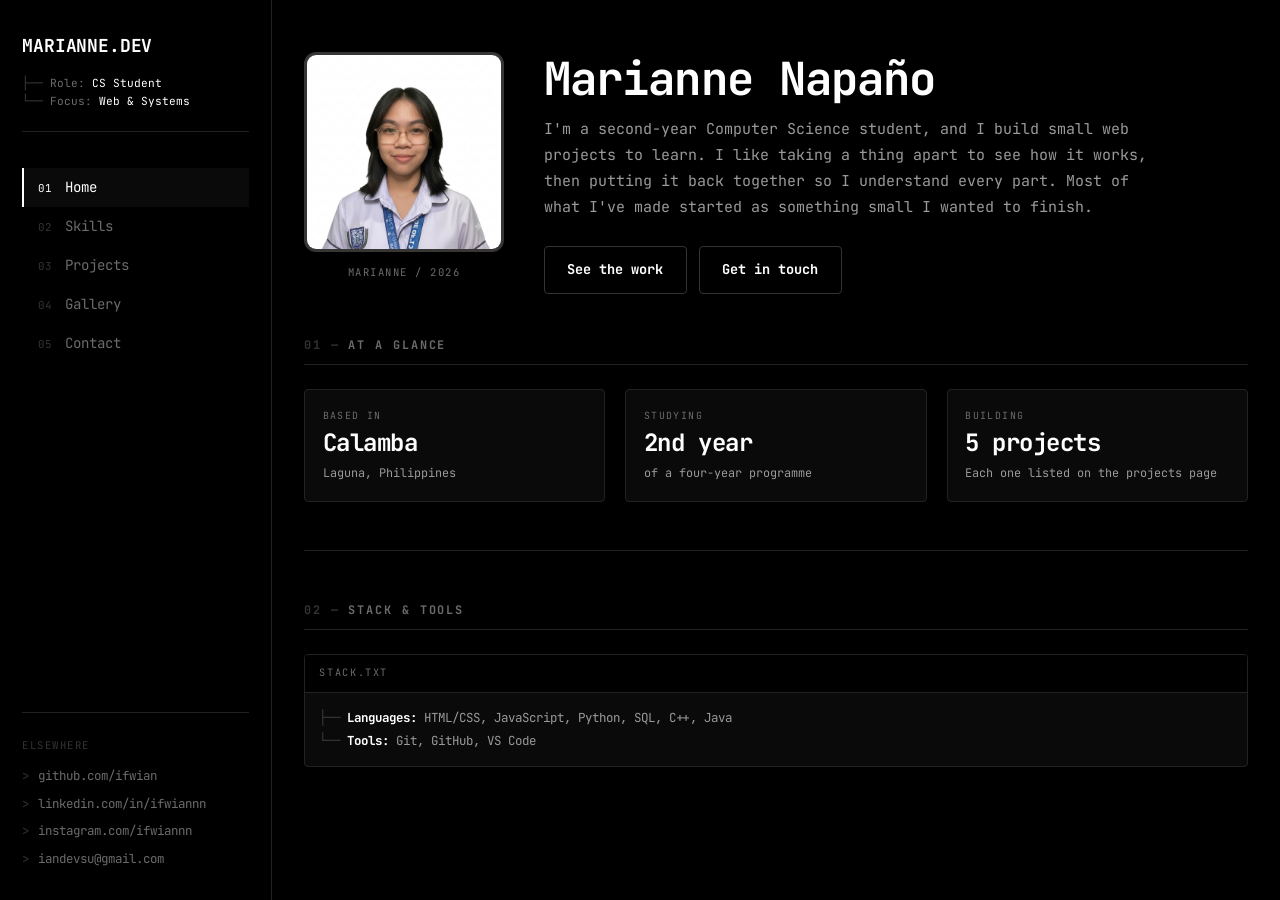
==== index.html @ deeff0ac "Initial commit for PersonalWeb" ====
<!DOCTYPE html>
<html lang="en">
<head>
  <meta charset="UTF-8">
  <meta name="viewport" content="width=device-width, initial-scale=1.0">
  <title>Marianne Napaño | Computer Science Student &amp; Aspiring Web Developer</title>
  <meta name="description" content="Portfolio of Marianne Napaño, a Computer Science student and aspiring web developer based in Calamba, Philippines.">
  <link rel="icon" type="image/jpeg" href="images/portrait.jpg">
  <!-- Marks the page as JavaScript-enabled. The CSS uses .js to decide
       whether to hide the .reveal sections: without it they stay
       visible, so nothing is ever lost if this script is blocked. -->
  <script>document.documentElement.classList.add('js');</script>

  <link rel="preconnect" href="https://fonts.googleapis.com">
  <link rel="preconnect" href="https://fonts.gstatic.com" crossorigin>
  <link href="https://fonts.googleapis.com/css2?family=JetBrains+Mono:wght@400;500;600;700&display=swap" rel="stylesheet">

  <!-- The ?v=3 is a cache-buster: the number tells the browser this
       is a newer version of the file, so a saved copy in the cache
       is not reused. Bump the number after editing style.css, or
       the page will keep showing the old version. -->
  <link rel="stylesheet" href="style.css?v=14">
</head>
<body>

  <!-- Stays off-screen until it is focused, so keyboard users can
       jump straight past the menu. -->
  <a href="#main" class="skip-link">Skip to content</a>

  <!-- The left sidebar. Always visible on desktop; on phones it
       slides in and out as a drawer (see script.js section 2). -->
  <aside class="sidebar" id="sidebar">
    <button class="side-close" aria-label="Close menu">&#10005;</button>

    <!-- The site name at the top of the sidebar, with the Role and
         Focus lines tucked underneath it.
         IMPORTANT: each .brand-node must stay on ONE line in this file.
         The CSS uses white-space: pre so the tree lines up, and a line
         break here would show up on the page. -->
    <div class="side-brand">
      <span class="brand-mark">MARIANNE.DEV</span>
      <div class="brand-tree">
        <span class="brand-node"><span class="brand-branch">├──</span> Role: <span class="brand-value">CS Student</span></span>
        <span class="brand-node"><span class="brand-branch">└──</span> Focus: <span class="brand-value">Web &amp; Systems</span></span>
      </div>
    </div>

    <!-- The five pages of the site, numbered like a table of contents.
         Each page marks its own link with aria-current="page", and that
         is what highlights it in the CSS. -->
    <nav class="side-nav" aria-label="Primary">
      <a href="index.html" class="side-link" aria-current="page">
        <span class="side-num">01</span><span class="side-label">Home</span>
      </a>
      <a href="skills.html" class="side-link">
        <span class="side-num">02</span><span class="side-label">Skills</span>
      </a>
      <a href="projects.html" class="side-link">
        <span class="side-num">03</span><span class="side-label">Projects</span>
      </a>
      <a href="gallery.html" class="side-link">
        <span class="side-num">04</span><span class="side-label">Gallery</span>
      </a>
      <a href="contact.html" class="side-link">
        <span class="side-num">05</span><span class="side-label">Contact</span>
      </a>
    </nav>

    <!-- Sits at the bottom of the sidebar because of margin-top: auto. -->
    <div class="side-foot">
      <span class="side-foot-label">Elsewhere</span>
      <a href="https://github.com/ifwian" target="_blank" rel="noopener noreferrer">github.com/ifwian</a>
      <a href="https://www.linkedin.com/in/ifwiannn/" target="_blank" rel="noopener noreferrer">linkedin.com/in/ifwiannn</a>
      <a href="https://www.instagram.com/ifwiannn/" target="_blank" rel="noopener noreferrer">instagram.com/ifwiannn</a>
      <a href="mailto:iandevsu@gmail.com">iandevsu@gmail.com</a>
    </div>
  </aside>

  <!-- Dimmed overlay behind the open drawer on phones. Tapping it
       closes the menu. -->
  <div class="scrim" aria-hidden="true"></div>

  <!-- Only appears on phones. The button is the hamburger: three
       empty spans styled into three bars by the CSS. -->
  <header class="topbar">
    <button class="menu-btn" aria-label="Open menu" aria-expanded="false" aria-controls="sidebar">
      <span></span><span></span><span></span>
    </button>
    <a href="index.html" class="topbar-brand">MARIANNE.DEV</a>
    <span class="topbar-path">marianne</span>
  </header>

  <!-- The scrolling panel on the right. The id="main" is what the
       "Skip to content" link at the top of the page jumps to. -->
  <main class="main" id="main">
    <!-- The extra class "page-home" gives this page a wider text
         column than the other pages, because the hero below is
         two columns wide. -->
    <div class="page page-home">

      <!-- Centres the content and caps its width. -->
      <div class="wrap">

        <!-- The intro block: profile photo on the left, name and bio
             on the right. This page is the "about me" page.
             The "reveal" class makes the section fade in on scroll
             (see script.js section 3). -->
        <section class="hero reveal">
          <div class="hero-split">
            <div class="hero-media">
<!-- The frame is sized by the CSS (a 200 x 200 rounded square) and
                   holds the photo, which fills it. The caption sits
                   directly underneath, centred on the frame. -->
              <div class="avatar-frame">
                <img src="images/marianneid.png" alt="Marianne Napaño" class="avatar">
              </div>
              <span class="hero-media-tag">marianne / 2026</span>
            </div>

            <div class="hero-body">
              <h1 class="hero-name">Marianne Napaño</h1>

              <!-- Kept short on purpose. The Role and Focus lines sit in
                   the sidebar, and the facts about study, location and
                   tooling each have their own section further down, so
                   none of them are repeated here. -->
              <p class="hero-bio">
                I'm a second-year Computer Science student, and I build small
                web projects to learn. I like taking a thing apart to see how
                it works, then putting it back together so I understand every
                part. Most of what I've made started as something small I
                wanted to finish.
              </p>

              <!-- Both buttons use the same .btn class, so they look
                   identical. Only their link target is different. -->
              <div class="hero-actions">
                <a href="projects.html" class="btn">See the work</a>
                <a href="contact.html" class="btn">Get in touch</a>
              </div>
            </div>
          </div>

          <!-- Three quick facts. Each box has a small label (the key),
               the fact itself (the value), and a line of detail. -->
          <h2 class="section-title"><span class="section-index">01 &mdash;</span> At a glance</h2>
          <div class="fact-grid">
            <div class="fact-card">
              <span class="fact-key">based in</span>
              <span class="fact-value">Calamba</span>
              <span class="fact-note">Laguna, Philippines</span>
            </div>
            <div class="fact-card">
              <span class="fact-key">studying</span>
              <span class="fact-value">2nd year</span>
              <span class="fact-note">of a four-year programme</span>
            </div>
            <div class="fact-card">
              <span class="fact-key">building</span>
              <span class="fact-value">5 projects</span>
              <span class="fact-note">Each one listed on the projects page</span>
            </div>
          </div>
        </section>

        <!-- 02 · The toolkit, as a tree card. Languages and tools only. -->
        <section class="section reveal">
          <h2 class="section-title"><span class="section-index">02 &mdash;</span> Stack &amp; Tools</h2>
          <div class="tree-card">
            <div class="tree-card-title">stack.txt</div>
            <div class="tree-card-body">
              <!-- Keep each .tree-line on ONE line - see the note in the hero. -->
              <p class="tree-line"><span class="tree-branch">├──</span> <span class="tree-key">Languages:</span> HTML/CSS, JavaScript, Python, SQL, C++, Java</p>
              <p class="tree-line"><span class="tree-branch">└──</span> <span class="tree-key">Tools:</span> Git, GitHub, VS Code</p>
            </div>
          </div>
        </section>

        <!-- 03 · What I am learning at the moment. Nothing here appears
             in any other section: the degree, the certifications, the
             languages and the hobbies are all written down elsewhere. -->
        <section class="section reveal">
          <h2 class="section-title"><span class="section-index">03 &mdash;</span> Currently Learning</h2>
          <div class="tree-card">
            <div class="tree-card-title">now.txt</div>
            <div class="tree-card-body">
              <!-- Keep each .tree-line on ONE line - see the note in the hero. -->
              <p class="tree-line"><span class="tree-branch">├──</span> <span class="tree-key">Exploring:</span> how memory actually works &mdash; pointers, allocation, and what a stack frame is</p>
              <p class="tree-line"><span class="tree-branch">├──</span> <span class="tree-key">Reading:</span> Clean Code, and taking better notes while I read</p>
              <p class="tree-line"><span class="tree-branch">└──</span> <span class="tree-key">Building:</span> this site, second version</p>
            </div>
          </div>
        </section>

        <!-- The record: what was studied, and what was certified.
             Each card is three lines: the title, one subtitle, one
             short note. -->
        <section class="section reveal">
          <h2 class="section-title">Background</h2>
          <div class="info-grid">
            <div class="card">
              <h3>Degree</h3>
              <p class="fact-what">2025 &mdash; Present | BS in Computer Science, City College of Calamba</p>
              <p class="fact-note-text">
                Focusing on core computer science fundamentals and practical
                programming.
              </p>
            </div>
            <div class="card">
              <h3>Certifications</h3>
              <p class="fact-what">HackerRank &mdash; Basic to Intermediate</p>
              <p class="fact-note-text">
                Verified core programming logic through hands-on coding
                challenges.
              </p>
            </div>
          </div>

          <h3 class="sub-title">Outside the IDE</h3>
          <!-- Three hobbies, as plain text pills. .tag-row wraps them
               onto another line if they run out of space. -->
          <div class="tag-row">
            <span class="tag">Photography</span>
            <span class="tag">Badminton</span>
            <span class="tag">Music</span>
          </div>
        </section>

      </div>

      <!-- The <span id="year"> is left empty on purpose. script.js
           fills it in with the current year, so this never goes
           out of date and never needs editing by hand. -->
      <footer class="footer wrap">
        <span>&copy; <span id="year"></span> Marianne Napaño</span>
        <span>Built by hand &mdash; no frameworks, no build step</span>
      </footer>
    </div>
  </main>

  <!-- One script for the whole site. It is loaded at the end of the
       body so the HTML is already parsed by the time it runs. -->
  <script src="script.js"></script>
</body>
</html>
---- style.css ----
/* ============================================================
   MARIANNE.DEV — main stylesheet
   ============================================================
   A plain, hand-written stylesheet. No framework, no build step.
   Just open any .html file in a browser and it renders.

   How the page is put together:
     - The <body> is a two-column grid: a fixed sidebar on the
       left, and the main content panel on the right.
     - Neither the page nor the body scrolls. The sidebar and the
       main panel each scroll on their own.
     - On narrow screens the sidebar becomes a slide-out drawer
       and a top bar appears with a hamburger button.
     - The whole design is black and white. Every colour comes
       from the custom properties in :root below, so changing the
       theme means editing that one block.

   TABLE OF CONTENTS
     1.  Theme variables
     2.  Reset and base element styles
     3.  Skip link
     4.  Sidebar
     5.  Top bar and mobile drawer
     6.  Main panel and page wrapper
     7.  Shared page pieces (titles, sections, cards)
     8.  Home page
     9.  Skills page
     10. Projects page
     11. Gallery page
     12. Contact page and form
     13. Footer
     14. Reveal-on-scroll animation
     15. Small screens
   ============================================================ */


/* ------------------------------------------------------------
   1. THEME VARIABLES
   ------------------------------------------------------------
   Custom properties (the --name part) are just named values we
   can reuse. Change a value here and every place that uses
   var(--name) updates too. */

:root {
  /* Colours — the entire palette. Greys only, no colour. */
  --bg: #000000;         /* page background */
  --panel: #0a0a0a;      /* card and sidebar-link background */
  --raised: #111111;     /* card background on hover */
  --text: #ffffff;       /* main text, and the hover fill */
  --dim: #9a9a9a;        /* secondary text (paragraphs) */
  --faint: #6b6b6b;      /* tertiary text (labels, captions) */
  --line: #222222;       /* borders and dividers */
  --line-2: #333333;     /* borders that get lighter on hover */

  /* Type */
  --font: 'JetBrains Mono', ui-monospace, 'SF Mono', Menlo, Consolas, monospace;

  /* Motion and shape */
  --ease: cubic-bezier(0.22, 1, 0.36, 1);
  --radius: 4px;

  /* Layout measurements */
  --sidebar: 272px;      /* width of the desktop sidebar */
  --gap: 1.25rem;        /* gap inside the card grids */
  --pad: 1.6rem;         /* padding inside cards and form */
}


/* ------------------------------------------------------------
   2. RESET AND BASE ELEMENT STYLES
   ------------------------------------------------------------
   The star (*) selector matches every element. This block removes
   the default browser spacing so the layout is predictable. */

* {
  margin: 0;
  padding: 0;
  box-sizing: border-box;
}

html {
  height: 100%;
}

/* Two columns: the sidebar, then everything else. The
   minmax(0, 1fr) means the right column takes the leftover width
   and is allowed to shrink below its content size. */
body {
  font-family: var(--font);
  font-size: 15px;
  line-height: 1.75;
  color: var(--text);
  background: var(--bg);
  height: 100%;
  display: grid;
  grid-template-columns: var(--sidebar) minmax(0, 1fr);
  overflow: hidden;
  -webkit-font-smoothing: antialiased;
}

h1, h2, h3 {
  line-height: 1.2;
  letter-spacing: -0.02em;
  font-weight: 700;
}

a {
  color: inherit;
  text-decoration: none;
}

img {
  display: block;
  max-width: 100%;
}

button {
  font: inherit;
  color: inherit;
  background: none;
  border: none;
  cursor: pointer;
}

/* Keyboard users get a visible outline. Mouse users don't see it
   because this only applies on :focus-visible. */
:focus-visible {
  outline: 2px solid var(--text);
  outline-offset: 2px;
}

/* Highlighted text (double-click a word). */
::selection {
  background: var(--text);
  color: var(--bg);
}


/* ------------------------------------------------------------
   3. SKIP LINK
   ------------------------------------------------------------
   Off-screen until it is focused, so keyboard and screen-reader
   users can jump past the sidebar straight to the content. */

.skip-link {
  position: absolute;
  left: -9999px;
  top: 0;
  z-index: 300;
  background: var(--text);
  color: var(--bg);
  font-size: 0.8rem;
  padding: 0.6rem 1rem;
}

.skip-link:focus {
  left: 0.5rem;
  top: 0.5rem;
}


/* ------------------------------------------------------------
   4. SIDEBAR
   ------------------------------------------------------------ */

.sidebar {
  position: relative;
  height: 100%;
  overflow-y: auto;
  overflow-x: hidden;
  display: flex;
  flex-direction: column;
  gap: 2.25rem;
  padding: 1.9rem 1.4rem;
  background: var(--bg);
  border-right: 1px solid var(--line);
  scrollbar-width: thin;
  scrollbar-color: var(--line-2) var(--bg);
}

/* Only used in the mobile drawer. Once the drawer slides over the
   top bar it covers the hamburger button that opened it, so it
   needs a close button of its own. Hidden on desktop. */
.side-close {
  display: none;
}

/* Firefox scrollbar. */
.sidebar::-webkit-scrollbar {
  width: 6px;
}

.sidebar::-webkit-scrollbar-thumb {
  background: var(--line-2);
  border-radius: 999px;
}

/* --- brand block --- */

/* The site name at the top of the sidebar, with the Role and Focus
   lines tucked underneath it. Deliberately no border or background
   here: these are quiet labels, not a panel. */
.side-brand {
  display: flex;
  flex-direction: column;
  gap: 0.8rem;
  padding-bottom: 1.3rem;
  border-bottom: 1px solid var(--line);
}

.brand-mark {
  font-size: 1.12rem;
  font-weight: 700;
  letter-spacing: -0.01em;
}

/* The two lines under the site name, shaped like a file tree:

       ├── Role: CS Student
       └── Focus: Web & Systems

   white-space: pre stops the browser collapsing the spaces that line
   the tree up. That is also why each .brand-node must stay on ONE
   line in the HTML - a line break in the source would show up on
   the page. Nothing here has a border or a background, so the lines
   read as plain quiet text. */
.brand-tree {
  display: flex;
  flex-direction: column;
  gap: 0.1rem;
}

.brand-node {
  white-space: pre;
  font-size: 0.7rem;
  line-height: 1.5;
  color: var(--faint);
}

/* The ├── and └── connectors, in the darkest grey so they draw the
   shape without competing with the words beside them. */
.brand-branch {
  color: var(--line-2);
}

/* The value after the label, e.g. "CS Student". */
.brand-value {
  color: var(--text);
}

/* --- navigation links --- */

.side-nav {
  display: flex;
  flex-direction: column;
}

/* One nav item: a number, then a label. The 2px transparent
   border on the left is the space the active-page white bar
   later fills in, so hovering never shifts the text sideways. */
.side-link {
  display: flex;
  align-items: baseline;
  gap: 0.8rem;
  padding: 0.45rem 0.7rem 0.45rem 0.85rem;
  font-size: 0.88rem;
  color: var(--faint);
  border-left: 2px solid transparent;
  transition: color 0.18s, background-color 0.18s, border-color 0.18s;
}

.side-link:hover {
  color: var(--text);
  background: var(--panel);
}

.side-num {
  font-size: 0.68rem;
  color: var(--line-2);
  font-variant-numeric: tabular-nums;
  transition: color 0.18s;
}

/* On hover the number brightens slightly, so the row reads as one
   unit instead of the label alone lighting up. */
.side-link:hover .side-num {
  color: var(--faint);
}

.side-label {
  flex: 1;
}

/* The page you are currently on. Each page's HTML marks its own
   link with aria-current="page", so this highlights itself with
   no JavaScript. */
.side-link[aria-current="page"] {
  color: var(--text);
  background: var(--panel);
  border-left-color: var(--text);
}

.side-link[aria-current="page"] .side-num {
  color: var(--text);
}

/* --- social links at the bottom --- */

/* margin-top: auto pushes this to the bottom of the sidebar
   because everything above it is a flex item. */
.side-foot {
  margin-top: auto;
  padding-top: 1.4rem;
  border-top: 1px solid var(--line);
  display: flex;
  flex-direction: column;
  gap: 0.35rem;
}

.side-foot-label {
  font-size: 0.66rem;
  text-transform: uppercase;
  letter-spacing: 0.14em;
  color: var(--line-2);
  margin-bottom: 0.35rem;
}

.side-foot a {
  display: flex;
  align-items: baseline;
  gap: 0.55rem;
  font-size: 0.78rem;
  color: var(--faint);
  transition: color 0.18s;
}

.side-foot a:hover {
  color: var(--text);
}

/* A ">" prompt in front of every social link. */
.side-foot a::before {
  content: ">";
  color: var(--line-2);
}

.side-foot a:hover::before {
  color: var(--text);
}


/* ------------------------------------------------------------
   5. TOP BAR AND MOBILE DRAWER
   ------------------------------------------------------------
   These three rules just hide the mobile-only pieces on desktop.
   They are turned on again in section 15 (Small screens). */

.topbar {
  display: none;
}

.scrim {
  display: none;
}


/* ------------------------------------------------------------
   6. MAIN PANEL AND PAGE WRAPPER
   ------------------------------------------------------------ */

/* The scrolling area on the right. */
.main {
  position: relative;
  height: 100%;
  overflow-y: auto;
  overflow-x: hidden;
  scrollbar-width: thin;
  scrollbar-color: var(--line-2) var(--bg);
}

.main::-webkit-scrollbar {
  width: 10px;
}

.main::-webkit-scrollbar-track {
  background: var(--bg);
}

.main::-webkit-scrollbar-thumb {
  background: var(--line-2);
  border: 3px solid var(--bg);
  border-radius: 999px;
}

.main::-webkit-scrollbar-thumb:hover {
  background: var(--faint);
}

.page {
  padding: 3.25rem 0 4.5rem;
}

/* Centres the content and stops it getting too wide to read.
   The 4rem is the space kept free at each edge. */
.wrap {
  width: min(100% - 4rem, 900px);
  margin: 0 auto;
}

/* The home page gets a wider measure. Its hero is two columns, so
   a 900px limit would squeeze the text into a narrow strip. */
.page-home .wrap {
  width: min(100% - 4rem, 1040px);
}


/* ------------------------------------------------------------
   7. SHARED PAGE PIECES
   ------------------------------------------------------------ */

.page-head {
  margin-bottom: 3rem;
}

.page-title {
  font-size: clamp(2rem, 5vw, 2.9rem);
  margin-bottom: 0.9rem;
}

/* The short intro paragraph under each page title.
   max-width in "ch" (character) units keeps line length readable
   regardless of font size. */
.lede {
  color: var(--dim);
  max-width: 62ch;
}

/* A link inside a paragraph: underlined with a border so it reads
   as a link without leaving the greyscale palette. */
.lede a {
  color: var(--text);
  border-bottom: 1px solid var(--line-2);
  transition: border-color 0.2s;
}

.lede a:hover {
  border-bottom-color: var(--text);
}

code {
  font-family: inherit;
  font-size: 0.92em;
  color: var(--text);
  background: var(--panel);
  border: 1px solid var(--line);
  border-radius: 3px;
  padding: 0.1em 0.4em;
}

/* The small breadcrumb line above a page title, e.g. ~/projects.
   The "::before" adds the "~/" part so the HTML stays clean. */
.path {
  display: flex;
  align-items: center;
  gap: 0.5rem;
  font-size: 0.74rem;
  color: var(--faint);
  margin-bottom: 0.7rem;
}

.path::before {
  content: "~/";
  color: var(--line-2);
}

.section {
  margin-bottom: 3.5rem;
}

.section:last-child {
  margin-bottom: 0;
}

/* The small uppercase heading above each block of content. */
.section-title {
  font-size: 0.74rem;
  text-transform: uppercase;
  letter-spacing: 0.16em;
  color: var(--faint);
  padding-bottom: 0.7rem;
  border-bottom: 1px solid var(--line);
  margin-bottom: 1.5rem;
}

/* The grey "02 —" in front of a numbered section title. Kept on its
   own rule so the numbers can be left out without touching the
   title styling. */
.section-index {
  color: var(--line-2);
}

/* A generic bordered card. Used for the Degree and Certifications
   blocks on the home page. */
.card {
  display: flex;
  flex-direction: column;
  background: var(--panel);
  border: 1px solid var(--line);
  border-radius: var(--radius);
  padding: var(--pad);
  transition: border-color 0.22s, transform 0.22s, background-color 0.22s;
}

.card:hover {
  border-color: var(--line-2);
  background: var(--raised);
  transform: translateY(-2px);
}

.card h3 {
  font-size: 1rem;
  margin-bottom: 0.35rem;
}

.card p {
  color: var(--dim);
  font-size: 0.88rem;
}

/* The `.btn` class is shared by all buttons. Details in section 8. */


/* ------------------------------------------------------------
   8. HOME PAGE
   ------------------------------------------------------------ */

.hero {
  padding-bottom: 3rem;
  margin-bottom: 3.25rem;
  border-bottom: 1px solid var(--line);
}

/* Two columns: the photo on the left, the name and text on the
   right. The left column matches the photo frame exactly, so there
   is no empty gap beside the image.

   align-items: start lines the two columns up along their top edges,
   so the photo starts level with the top of the name. Without it the
   grid would default to stretching, which is not what we want here. */
.hero-split {
  display: grid;
  grid-template-columns: 200px minmax(0, 1fr);
  align-items: start;
  gap: 2.5rem;
  margin-bottom: 2.75rem;
}

.hero-media {
  display: flex;
  flex-direction: column;
  gap: 0.7rem;
}

/* The frame around the profile photo, a rounded square at 200 x 200.

   The photo is 1024 x 1024, which is square as well, so the frame and
   the picture are the same shape. Nothing is cropped and nothing is
   padded out. (The 1px border takes a pixel off each edge, which
   leaves the inner box at 198 x 198 — still exactly square, so it
   still matches.)

   border-radius: 12px takes the sharp corners off, and overflow: hidden
   is what makes those rounded corners clip the photo as well, not just
   the outline.

   The frame and the photo are two separate things on purpose: this
   div owns the size, the outline and the corners, and the <img> inside
   it fills whatever space it is given, so the picture can never
   stretch or squash the frame.

   The border is 1px solid white, the same weight as the borders
   elsewhere on the site but the light colour instead of var(--line).
   var(--text) is #ffffff.

   The hero-split grid column above is the same width, so there is no
   empty gap beside the image. Keep the two numbers the same. */
.avatar-frame {
  width: 200px;
  height: 200px;
  border: 3px solid var(--text);
  border-radius: 12px;
  background: var(--panel);
  overflow: hidden;
  border-color:rgba(62, 58, 58, 0.9)
}

.avatar {
  display: block;
  width: 100%;
  height: 100%;
  object-fit: contain;
  object-position: center;
}

/* The small caption under the photo. Uppercased by CSS, so the text
   in the HTML stays lowercase. text-align: center centres it under
   the square frame rather than lining it up with the left edge. */
.hero-media-tag {
  font-size: 0.66rem;
  text-transform: uppercase;
  letter-spacing: 0.14em;
  text-align: center;
  color: var(--faint);
}

/* min-width: 0 lets the text column shrink instead of forcing the
   grid wider than the screen. */
.hero-body {
  min-width: 0;
}

.hero-name {
  font-size: clamp(1.9rem, 5.4vw, 2.85rem);
  margin-bottom: 0.55rem;
}

.hero-bio {
  color: var(--dim);
  max-width: 68ch;
  margin-bottom: 1.6rem;
}

.hero-actions {
  display: flex;
  flex-wrap: wrap;
  gap: 0.75rem;
}

/* --- buttons --- */

/* Every button on the site uses this one class.
   Normal state: black fill, hairline border, white text. The
   border is what makes a black button visible on a black page.
   Hover state: flips to a solid white block with black text. */
.btn {
  display: inline-flex;
  align-items: center;
  gap: 0.6rem;
  font-size: 0.85rem;
  font-weight: 700;
  padding: 0.7rem 1.4rem;
  background: var(--bg);
  border: 1px solid var(--line-2);
  border-radius: var(--radius);
  color: var(--text);
  transition: background-color 0.2s, color 0.2s, border-color 0.2s, transform 0.2s;
}

.btn:hover {
  background: var(--text);
  border-color: var(--text);
  color: var(--bg);
  transform: translateY(-1px);
}

/* --- "At a glance" grid --- */

/* A row of small labelled boxes: a key (small caps), a value
   (large), and an optional note. auto-fit + minmax makes the row
   reflow into as many equal columns as fit. */
.fact-grid {
  display: grid;
  grid-template-columns: repeat(auto-fit, minmax(210px, 1fr));
  gap: var(--gap);
}

.fact-card {
  display: flex;
  flex-direction: column;
  gap: 0.3rem;
  border: 1px solid var(--line);
  border-radius: var(--radius);
  background: var(--panel);
  padding: 1.1rem;
}

.fact-key {
  font-size: 0.62rem;
  text-transform: uppercase;
  letter-spacing: 0.14em;
  color: var(--faint);
}

.fact-value {
  font-size: 1.5rem;
  font-weight: 700;
  line-height: 1.2;
  letter-spacing: -0.02em;
}

.fact-note {
  font-size: 0.74rem;
  color: var(--dim);
}

/* --- tree cards (role & focus, stack & tools, currently) --- */

/* One component, used three times on the home page. Each card has a
   small grey title bar across the top, then a few lines of text
   arranged like a file tree:

       ├── Role: CS Student
       └── Tools: Git

   The box, the title bar and the lines are all plain elements. The
   only trick is white-space: pre on .tree-line, which stops the
   browser from collapsing the spaces that line the tree up. That is
   also why every .tree-line must stay on ONE line in the HTML - a
   line break in the source would show up in the output. */
.tree-card {
  border: 1px solid var(--line);
  border-radius: var(--radius);
  background: var(--panel);
  overflow: hidden;
}

/* The title bar. */
.tree-card-title {
  padding: 0.6rem 0.9rem;
  border-bottom: 1px solid var(--line);
  background: var(--bg);
  font-size: 0.64rem;
  text-transform: uppercase;
  letter-spacing: 0.16em;
  color: var(--faint);
}

/* The box the lines sit in. */
.tree-card-body {
  padding: 0.85rem 0.9rem;
}

/* One line: the connector, the label, then the value. */
.tree-line {
  white-space: pre;
  font-size: 0.78rem;
  line-height: 1.85;
  color: var(--dim);
}

/* The ├── and └── connectors, in the darkest grey so they draw the
   shape without competing with the words. */
.tree-branch {
  color: var(--line-2);
}

/* The label before the colon, e.g. "Role" or "Languages". */
.tree-key {
  color: var(--text);
  font-weight: 700;
}

/* A heading in the same style as .section-title but sitting
   inside a section, so it carries its own top margin. */
.sub-title {
  font-size: 0.74rem;
  text-transform: uppercase;
  letter-spacing: 0.16em;
  color: var(--faint);
  padding-bottom: 0.7rem;
  border-bottom: 1px solid var(--line);
  margin: 2rem 0 1.25rem;
}

/* --- "Background" cards --- */

.info-grid {
  display: grid;
  grid-template-columns: repeat(auto-fit, minmax(190px, 1fr));
  gap: var(--gap);
}

/* The subtitle line on a card: the one bold line under the title. */
.fact-what {
  font-weight: 700;
  font-size: 0.9rem;
  margin: 0.15rem 0;
}

/* The short note under a card's subtitle. The hairline above it
   keeps it a clear step below. */
.fact-note-text {
  font-size: 0.82rem;
  color: var(--dim);
  margin-top: 0.7rem;
  padding-top: 0.7rem;
  border-top: 1px solid var(--line);
}

/* --- small pill tags --- */

.tag-row {
  display: flex;
  flex-wrap: wrap;
  gap: 0.5rem;
}

.tag {
  font-size: 0.78rem;
  color: var(--dim);
  border: 1px solid var(--line);
  border-radius: 999px;
  padding: 0.3rem 0.85rem;
  transition: color 0.2s, border-color 0.2s;
}

.tag:hover {
  color: var(--text);
  border-color: var(--text);
}


/* ------------------------------------------------------------
   9. SKILLS PAGE
   ------------------------------------------------------------ */

/* minmax(170px, ...) is chosen so seven cards break into 4 + 3
   rows rather than leaving the seventh alone on its own row. */
.skills-grid {
  display: grid;
  grid-template-columns: repeat(auto-fit, minmax(170px, 1fr));
  gap: var(--gap);
}

.skill {
  background: var(--panel);
  border: 1px solid var(--line);
  border-radius: var(--radius);
  padding: 1.15rem 0.8rem;
  text-align: center;
  transition: border-color 0.22s, background-color 0.22s, transform 0.22s;
}

.skill:hover {
  border-color: var(--line-2);
  background: var(--raised);
  transform: translateY(-2px);
}

/* A short text symbol standing in for an icon, e.g. "</>" or "#". */
.skill-icon {
  display: block;
  font-size: 1.15rem;
  font-weight: 700;
  margin-bottom: 0.35rem;
}

.skill-name {
  font-size: 0.78rem;
  color: var(--dim);
}

/* The confidence label, e.g. "Daily" or "Learning". */
.skill-level {
  display: block;
  margin-top: 0.5rem;
  font-size: 0.66rem;
  text-transform: uppercase;
  letter-spacing: 0.1em;
  color: var(--faint);
}


/* ------------------------------------------------------------
   10. PROJECTS PAGE
   ------------------------------------------------------------ */

.project-list {
  display: flex;
  flex-direction: column;
  gap: 0.9rem;
}

/* One project: a thumbnail on the left, text on the right.
   Unlike the cards above, this one does not lift on hover. */
.project {
  display: flex;
  align-items: center;
  gap: 1.5rem;
  background: var(--panel);
  border: 1px solid var(--line);
  border-radius: var(--radius);
  padding: 1.1rem;
  transition: border-color 0.22s, background-color 0.22s;
}

.project:hover {
  border-color: var(--line-2);
  background: var(--raised);
}

/* The screenshot placeholder on the left of a project.
   flex: 0 0 200px stops it being squeezed by the text beside it.
   200 x 118 is the shape of the placeholder SVG, and object-fit:
   cover means a real screenshot can be any shape and still fill it. */
.project-thumb {
  flex: 0 0 200px;
  width: 200px;
  height: 118px;
  object-fit: cover;
  border: 1px solid var(--line);
  border-radius: 2px;
  background: var(--bg);
  transition: border-color 0.22s;
}

.project:hover .project-thumb {
  border-color: var(--line-2);
}

.project-body {
  flex: 1;
  min-width: 0;
}

/* The small "[ PROJECT_01 ]" label above a project title. */
.project-index {
  font-size: 0.66rem;
  letter-spacing: 0.1em;
  color: var(--faint);
  margin-bottom: 0.35rem;
}

/* The "[ View Code -> ]" link at the foot of a project. It is
   styled like a button but is only a link. */
.project-link {
  display: inline-block;
  margin-top: 0.9rem;
  font-size: 0.72rem;
  font-weight: 700;
  letter-spacing: 0.06em;
  color: var(--text);
  border: 1px solid var(--line-2);
  border-radius: var(--radius);
  padding: 0.4rem 0.85rem;
  transition: background-color 0.2s, color 0.2s, border-color 0.2s;
}

.project-link:hover {
  background: var(--text);
  border-color: var(--text);
  color: var(--bg);
}

/* Title on the left, tags and status on the right. */
.project-top {
  display: flex;
  align-items: center;
  justify-content: space-between;
  gap: 1rem;
  margin-bottom: 0.4rem;
}

.project-meta {
  display: flex;
  align-items: center;
  gap: 0.7rem;
}

/* Tighter version of .tag-row for inside a project row. */
.project-tags {
  gap: 0.4rem;
}

.project-tags .tag {
  font-size: 0.7rem;
  padding: 0.2rem 0.6rem;
}

/* The status pill, e.g. "In progress" or "Done". */
.badge {
  font-size: 0.62rem;
  font-weight: 700;
  text-transform: uppercase;
  letter-spacing: 0.08em;
  color: var(--dim);
  border: 1px solid var(--line-2);
  border-radius: 999px;
  padding: 0.2rem 0.6rem;
  white-space: nowrap;
}

/* A finished project gets the same inverted fill a button has on
   hover. The HTML marks it with data-state="done". */
.badge[data-state="done"] {
  color: var(--bg);
  background: var(--text);
  border-color: var(--text);
}

.project p {
  color: var(--dim);
  font-size: 0.87rem;
}


/* ------------------------------------------------------------
   11. GALLERY PAGE
   ------------------------------------------------------------ */

.gallery-grid {
  display: grid;
  grid-template-columns: repeat(auto-fill, minmax(230px, 1fr));
  gap: var(--gap);
}

/* One photo with a caption underneath. It is a <figure>, not a
   link — there is nothing to click — so hover only lightens the
   border instead of lifting. */
.shot {
  border: 1px solid var(--line);
  border-radius: var(--radius);
  background: var(--panel);
  overflow: hidden;
  transition: border-color 0.22s;
}

.shot:hover {
  border-color: var(--line-2);
}

/* aspect-ratio reserves the right shape before the file loads,
   so the grid does not jump around while images download. */
.shot img {
  width: 100%;
  aspect-ratio: 4 / 3;
  object-fit: cover;
}

.shot figcaption {
  display: flex;
  align-items: baseline;
  justify-content: space-between;
  gap: 0.75rem;
  padding: 0.7rem 0.9rem;
  border-top: 1px solid var(--line);
  font-size: 0.74rem;
  color: var(--dim);
}

/* The photo number, kept on a fixed width by tabular-nums so the
   numbers line up down the column. */
.shot-index {
  color: var(--line-2);
  font-size: 0.68rem;
  font-variant-numeric: tabular-nums;
}


/* ------------------------------------------------------------
   12. CONTACT PAGE AND FORM
   ------------------------------------------------------------ */

/* Two columns: the list of links, then the form. */
.contact-grid {
  display: grid;
  grid-template-columns: minmax(0, 0.85fr) minmax(0, 1.15fr);
  gap: 2.5rem;
  align-items: start;
}

.contact-list {
  border: 1px solid var(--line);
  border-radius: var(--radius);
  overflow: hidden;
}

.contact-row {
  display: flex;
  align-items: center;
  gap: 1rem;
  padding: 1rem var(--pad);
  transition: background-color 0.2s;
}

/* A hairline between rows, but not above the first one. */
.contact-row + .contact-row {
  border-top: 1px solid var(--line);
}

.contact-row:hover {
  background: var(--panel);
}

/* The inline SVG icons. They inherit colour from the row, and
   flex-shrink: 0 stops them being squashed by a long address. */
.contact-row svg {
  width: 18px;
  height: 18px;
  flex-shrink: 0;
  color: var(--faint);
}

.contact-label {
  display: block;
  font-size: 0.66rem;
  text-transform: uppercase;
  letter-spacing: 0.12em;
  color: var(--faint);
}

.contact-value {
  font-size: 0.85rem;
  word-break: break-all;
}

form {
  border: 1px solid var(--line);
  border-radius: var(--radius);
  padding: var(--pad);
}

/* Name and email sit side by side; the message field is full
   width on its own. */
.form-row {
  display: grid;
  grid-template-columns: 1fr 1fr;
  gap: 1rem;
}

.field {
  margin-bottom: 1rem;
}

.field label {
  display: block;
  font-size: 0.7rem;
  text-transform: uppercase;
  letter-spacing: 0.1em;
  color: var(--faint);
  margin-bottom: 0.4rem;
}

.field input,
.field textarea {
  width: 100%;
  font-family: inherit;
  font-size: 0.88rem;
  color: var(--text);
  background: var(--bg);
  border: 1px solid var(--line);
  border-radius: var(--radius);
  padding: 0.65rem 0.8rem;
  transition: border-color 0.2s, background-color 0.2s;
}

.field textarea {
  resize: vertical;
  min-height: 7.5rem;
}

.field input::placeholder,
.field textarea::placeholder {
  color: var(--line-2);
}

.field input:hover,
.field textarea:hover {
  border-color: var(--line-2);
}

.field input:focus,
.field textarea:focus {
  outline: none;
  border-color: var(--text);
}

/* A field that failed validation gets a dashed border. The
   JavaScript sets aria-invalid="true" when that happens. */
.field input[aria-invalid="true"],
.field textarea[aria-invalid="true"] {
  border-style: dashed;
  border-color: var(--text);
}

/* Error text is hidden until JavaScript adds the .show class. */
.error {
  display: none;
  font-size: 0.75rem;
  color: var(--text);
  margin-top: 0.3rem;
}

.error.show {
  display: block;
}

.error::before {
  content: "! ";
  color: var(--faint);
}


/* ------------------------------------------------------------
   13. FOOTER
   ------------------------------------------------------------ */

.footer {
  margin-top: 4rem;
  padding: 1.5rem 0 2.5rem;
  border-top: 1px solid var(--line);
  font-size: 0.76rem;
  color: var(--faint);
  display: flex;
  align-items: center;
  justify-content: space-between;
  gap: 1rem;
  flex-wrap: wrap;
}

.footer a:hover {
  color: var(--text);
}


/* ------------------------------------------------------------
   14. REVEAL ON SCROLL
   ------------------------------------------------------------
   Sections marked .reveal fade up as they scroll into view.

   These rules only apply when the page has a .js class on <html>,
   which a tiny script in each page's <head> adds. If JavaScript
   never runs, .js is never added, so the content stays visible
   instead of being stuck at opacity 0. */

/* Start state: invisible and nudged 12px down. */
.js .reveal {
  opacity: 0;
  transform: translateY(12px);
  transition: opacity 0.55s var(--ease), transform 0.55s var(--ease);
}

/* Final state, once the JavaScript adds .in. */
.js .reveal.in {
  opacity: 1;
  transform: none;
}

/* Respect the operating system's "reduce motion" setting: show
   everything immediately and turn off all animation. */
@media (prefers-reduced-motion: reduce) {
  *,
  *::before,
  *::after {
    animation: none !important;
    transition: none !important;
  }

  .js .reveal {
    opacity: 1;
    transform: none;
  }
}


/* ------------------------------------------------------------
   15. SMALL SCREENS
   ------------------------------------------------------------
   Everything below applies at 900px wide or less. On a phone the
   sidebar becomes a slide-out drawer, a top bar appears, and the
   two-column layouts stack into one. */

@media (max-width: 900px) {

  /* Drop the sidebar column; the drawer overlays instead. */
  body {
    grid-template-columns: minmax(0, 1fr);
  }

  /* --- top bar --- */

  .topbar {
    position: sticky;
    top: 0;
    z-index: 120;
    display: flex;
    align-items: center;
    gap: 1rem;
    padding: 0.8rem 1.1rem;
    background: var(--bg);
    border-bottom: 1px solid var(--line);
  }

  .topbar-brand {
    font-size: 1.05rem;
    font-weight: 700;
  }

  .topbar-path {
    margin-left: auto;
    font-size: 0.72rem;
    color: var(--faint);
  }

  .topbar-path::before {
    content: "~/";
    color: var(--line-2);
  }

  /* --- hamburger button ---
     Three stacked bars. Each is an empty <span> whose height and
     background are set here, so no image is needed. */
  .menu-btn {
    display: flex;
    flex-direction: column;
    justify-content: space-between;
    width: 22px;
    height: 14px;
    flex-shrink: 0;
  }

  .menu-btn span {
    display: block;
    height: 2px;
    background: var(--text);
    transition: transform 0.28s var(--ease), opacity 0.2s;
  }

  /* Open state: the script adds .nav-open to <body>, which slides
     the top and bottom bars together into an X and hides the
     middle one. */
  body.nav-open .menu-btn span:nth-child(1) {
    transform: translateY(6px) rotate(45deg);
  }

  body.nav-open .menu-btn span:nth-child(2) {
    opacity: 0;
  }

  body.nav-open .menu-btn span:nth-child(3) {
    transform: translateY(-6px) rotate(-45deg);
  }

  /* --- the drawer ---
     translateX(-100%) pushes it off-screen to the left. When
     .nav-open is on, transform: none slides it back in. */
  .sidebar {
    position: fixed;
    top: 0;
    bottom: 0;
    left: 0;
    width: min(82vw, 300px);
    z-index: 200;
    transform: translateX(-100%);
    transition: transform 0.3s var(--ease);
    box-shadow: 0 0 60px rgba(0, 0, 0, 0.9);
  }

  body.nav-open .sidebar {
    transform: none;
  }

  /* Close button, shown only inside the drawer. */
  .side-close {
    display: flex;
    align-items: center;
    justify-content: center;
    position: absolute;
    top: 1.5rem;
    right: 1.1rem;
    width: 30px;
    height: 30px;
    font-size: 0.9rem;
    color: var(--faint);
    border: 1px solid var(--line);
    border-radius: var(--radius);
    transition: color 0.18s, border-color 0.18s;
  }

  .side-close:hover {
    color: var(--text);
    border-color: var(--line-2);
  }

  /* --- dimmed overlay behind the open drawer --- */

  .scrim {
    display: block;
    position: fixed;
    inset: 0;
    z-index: 150;
    background: rgba(0, 0, 0, 0.65);
    opacity: 0;
    visibility: hidden;
    transition: opacity 0.3s var(--ease), visibility 0.3s;
  }

  body.nav-open .scrim {
    opacity: 1;
    visibility: visible;
  }

  /* --- stacking the page layouts --- */

  .page {
    padding: 2.25rem 0 3rem;
  }

  .wrap {
    width: min(100% - 2.5rem, 900px);
  }

  .page-home .wrap {
    width: min(100% - 2.5rem, 1040px);
  }

/* The hero stacks with the photo above the name, so the reading
     order stays portrait -> name -> bio.
     The photo frame is not resized here on purpose: it keeps its
     200 x 200 size on a phone as well as a desktop. A phone at
     320px wide still leaves 280px of content, so 200px fits. */
  .hero-split {
    grid-template-columns: minmax(0, 1fr);
    gap: 1.75rem;
  }

  .contact-grid {
    grid-template-columns: minmax(0, 1fr);
    gap: 1.75rem;
  }

  /* --- projects stack vertically --- */

  .project {
    flex-direction: column;
    align-items: stretch;
    gap: 1rem;
  }

  /* Full width on a phone. aspect-ratio repeats the 200 x 118 shape
     from the desktop rule so the placeholder is not distorted. */
  .project-thumb {
    flex: 0 0 auto;
    width: 100%;
    height: auto;
    aspect-ratio: 200 / 118;
  }

  .project-top {
    flex-direction: column;
    align-items: flex-start;
    gap: 0.5rem;
  }

  .project-meta {
    width: 100%;
    justify-content: space-between;
  }

  /* --- form goes to one field per row --- */

  .form-row {
    grid-template-columns: 1fr;
    gap: 0;
  }
}

/* Extra-narrow screens: the card grids drop to a single column so
   cards are not squeezed too small to read. */
@media (max-width: 520px) {
  .gallery-grid,
  .fact-grid {
    grid-template-columns: minmax(0, 1fr);
  }
}
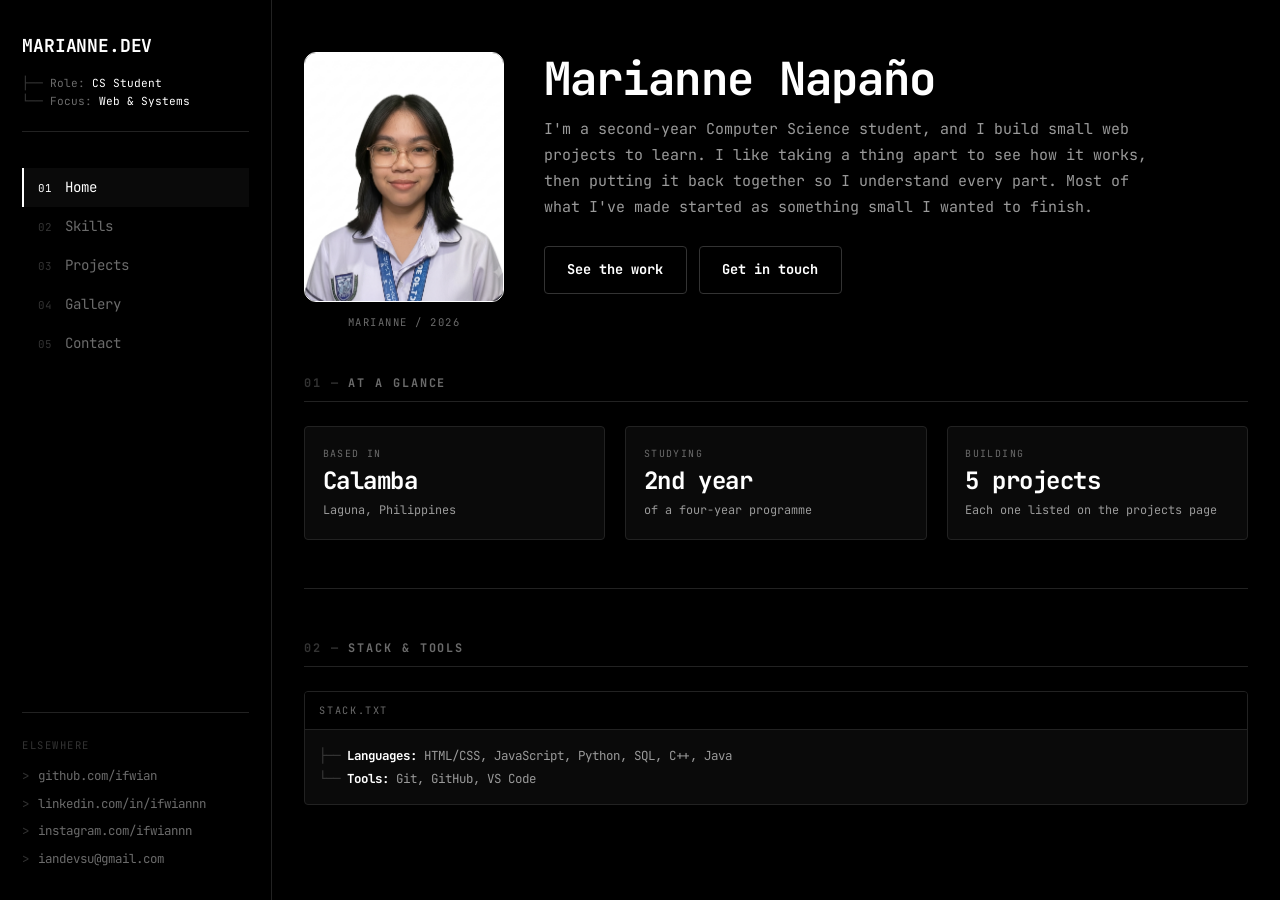
==== commit 6eceb672: "Rebuild the projects page as a card grid" ====
--- a/index.html
+++ b/index.html
@@ -5,7 +5,7 @@
   <meta name="viewport" content="width=device-width, initial-scale=1.0">
   <title>Marianne Napaño | Computer Science Student &amp; Aspiring Web Developer</title>
   <meta name="description" content="Portfolio of Marianne Napaño, a Computer Science student and aspiring web developer based in Calamba, Philippines.">
-  <link rel="icon" type="image/jpeg" href="images/portrait.jpg">
+  <link rel="icon" type="image/png" href="images/marianneid.png">
   <!-- Marks the page as JavaScript-enabled. The CSS uses .js to decide
        whether to hide the .reveal sections: without it they stay
        visible, so nothing is ever lost if this script is blocked. -->
@@ -19,7 +19,7 @@
        is a newer version of the file, so a saved copy in the cache
        is not reused. Bump the number after editing style.css, or
        the page will keep showing the old version. -->
-  <link rel="stylesheet" href="style.css?v=14">
+  <link rel="stylesheet" href="style.css?v=21">
 </head>
 <body>
 
@@ -108,11 +108,18 @@
         <section class="hero reveal">
           <div class="hero-split">
             <div class="hero-media">
-<!-- The frame is sized by the CSS (a 200 x 200 rounded square) and
-                   holds the photo, which fills it. The caption sits
-                   directly underneath, centred on the frame. -->
+<!-- The frame is sized by the CSS (a 200 x 250 rounded rectangle, held
+                   at that shape by aspect-ratio) and holds the photo, which
+                   fills it. The caption sits directly underneath, centred
+                   on the frame.
+
+                   The width and height attributes below are the photo's own
+                   1024 x 1024, not the size it displays at. The browser uses
+                   them to work out the image's proportions before the file
+                   has loaded, so the frame does not resize as the picture
+                   arrives. CSS still decides the final size. -->
               <div class="avatar-frame">
-                <img src="images/marianneid.png" alt="Marianne Napaño" class="avatar">
+                <img src="images/marianneid.png" alt="Marianne Napaño" class="avatar" width="1024" height="1024" decoding="async">
               </div>
               <span class="hero-media-tag">marianne / 2026</span>
             </div>
--- a/style.css
+++ b/style.css
@@ -25,7 +25,7 @@
      7.  Shared page pieces (titles, sections, cards)
      8.  Home page
      9.  Skills page
-     10. Projects page
+     10. Projects page (project cards)
      11. Gallery page
      12. Contact page and form
      13. Footer
@@ -413,6 +413,18 @@
   width: min(100% - 4rem, 1040px);
 }
 
+/* The projects page gets a narrower one. Its content is a grid of
+   cards rather than a column of prose, so at the default 900px each
+   card was around 430px wide -- more than a card holding a title, a
+   badge, a short role line and a 3-line blurb needs. The extra room
+   went into the gutter between cards instead of into the cards.
+
+   820px puts each card at roughly 390px, which is enough for the
+   title and badge to sit on one line with room to spare. */
+.page-projects .wrap {
+  width: min(100% - 4rem, 820px);
+}
+
 
 /* ------------------------------------------------------------
    7. SHARED PAGE PIECES
@@ -561,13 +573,28 @@
   gap: 0.7rem;
 }
 
-/* The frame around the profile photo, a rounded square at 200 x 200.
-
-   The photo is 1024 x 1024, which is square as well, so the frame and
-   the picture are the same shape. Nothing is cropped and nothing is
-   padded out. (The 1px border takes a pixel off each edge, which
-   leaves the inner box at 198 x 198 — still exactly square, so it
-   still matches.)
+/* The frame around the profile photo: a rounded rectangle at 200 x 250,
+   which is a 4:5 portrait shape.
+
+   The photo itself (images/marianneid.png) is 1024 x 1024 — square. So
+   the frame and the picture are NOT the same shape, and the photo is
+   cropped to fit. That cropping is done by object-fit: cover on .avatar
+   below: a square image dropped into a box that is taller than it is
+   wide loses a slice off each side. Here that only trims empty white
+   background either side of the shoulders, so nothing important is cut.
+
+   aspect-ratio: 4 / 5 is what holds the 4:5 shape. Saying it this way
+   instead of using a fixed height means the height is derived from the
+   width, so the frame keeps its proportions even if the 200px is ever
+   changed, and the photo can never end up squashed to fit some other
+   ratio. The rendered size is identical to the height: 250px it
+   replaced, because the reset sets box-sizing: border-box, which makes
+   aspect-ratio measure the border box. (The 1px border then leaves the
+   inner box the <img> fills at 198 x 248.)
+
+   The photo is well above the resolution the frame needs — 1024px of
+   source in a 198px box — so it stays sharp on high-DPI screens. If it
+   ever looks soft, the fix is a higher-resolution source file, not CSS.
 
    border-radius: 12px takes the sharp corners off, and overflow: hidden
    is what makes those rounded corners clip the photo as well, not just
@@ -586,19 +613,25 @@
    empty gap beside the image. Keep the two numbers the same. */
 .avatar-frame {
   width: 200px;
-  height: 200px;
-  border: 3px solid var(--text);
+  aspect-ratio: 4 / 5;
+  border: 1px solid var(--text);
   border-radius: 12px;
   background: var(--panel);
   overflow: hidden;
-  border-color:rgba(62, 58, 58, 0.9)
-}
-
+}
+
+/* The photo inside the frame. It is given the full inner box of the
+   frame — width and height both 100% — and object-fit: cover then
+   scales it up to fill that box while keeping its own proportions,
+   cropping the overflow. That is the pair that stops the picture being
+   stretched: 100% decides how much room it gets, cover decides how it
+   fills that room. object-position: center keeps the crop even on both
+   sides rather than favouring one. */
 .avatar {
   display: block;
   width: 100%;
   height: 100%;
-  object-fit: contain;
+  object-fit: cover;
   object-position: center;
 }
 
@@ -875,118 +908,470 @@
    10. PROJECTS PAGE
    ------------------------------------------------------------ */
 
-.project-list {
+/* --- the cards ------------------------------------------------
+
+   Each project is one card shaped like a small terminal window.
+
+   These replaced an earlier .project-list layout -- a single column
+   of rows, each with a thumbnail on the left -- which was rendering
+   the same five projects a second time underneath this grid. Its
+   markup and all of its rules are gone; only .badge survived, because
+   that class is not tied to the old layout.
+
+   Everything here is built from the same :root custom properties as
+   the rest of the site. There is no new colour anywhere. The tech
+   icons are inline SVG that inherits currentColor, which is why they
+   are greyscale too: the palette has no colour to tint them with. */
+
+/* The header above the grid: the "03 - PROJECTS" tracker, the
+   lowercase title, and the italic line underneath. */
+.pgrid-head {
+  margin-bottom: 1.15rem;
+}
+
+/* The tracker line. It just reuses .section-title (uppercase, widely
+   tracked, with a hairline under it) so it matches the numbered
+   section headings elsewhere on the site. */
+.pgrid-head .section-title {
+  margin-bottom: 0.8rem;
+}
+
+/* The lowercase display title. Same weight and tight tracking as
+   .page-title, but smaller: this is a section heading, not the
+   page's own h1. text-transform: lowercase lets the HTML stay
+   written as "Projects" while rendering as "projects". */
+.pgrid-title {
+  font-size: clamp(1.35rem, 2.8vw, 1.7rem);
+  font-weight: 700;
+  letter-spacing: -0.03em;
+  text-transform: lowercase;
+  margin-bottom: 0.4rem;
+}
+
+/* The italic subtitle. Italic is the one thing on this site that is
+   set in a different style, so it is deliberately reserved for this
+   line. */
+.pgrid-sub {
+  font-style: italic;
+  font-size: 0.83rem;
+  color: var(--dim);
+  max-width: 58ch;
+}
+
+/* The grid itself: two equal columns.
+
+   Two explicit columns rather than auto-fit, because the cards are
+   tall and a third column would make them too narrow to read the
+   role line and the title badge on one row. minmax(0, 1fr) (not
+   1fr) is what lets a column shrink below the width of the long
+   unbroken file path inside it.
+
+   The gap is set here rather than reusing var(--gap), because the
+   cards carry their own padding and the shared 1.25rem gap read as
+   too much air between them at this size. There is no margin-bottom:
+   nothing sits below the grid any more.
+
+   align-items: stretch is the CSS default for grid items, so it is
+   not strictly needed -- it is written out because it is the thing
+   that makes every card in a row the height of the tallest one, and
+   that is worth being explicit about. It matters for the lone card
+   in the last row: without it that card would shrink to its own
+   content, so all five would not be the same height. */
+.pgrid {
+  display: grid;
+  grid-template-columns: repeat(2, minmax(0, 1fr));
+  align-items: stretch;
+  gap: 0.9rem;
+}
+
+/* One card. A flex column so that .pcard-foot, which carries
+   margin-top: auto, is pushed to the bottom edge of every card no
+   matter how short or long the description above it is. That is what
+   keeps the footers in a straight line across the grid.
+
+   overflow: hidden is what clips the title bar's rounded corners to
+   the card's own rounded corners, so the bar reads as part of the
+   card rather than a rectangle sitting on top of it.
+
+   The radius is 6px rather than var(--radius), because a card this
+   size with a window bar on top needs slightly softer corners to
+   read as one card; at 4px the bar and the body look like two
+   separate boxes. */
+.pcard {
   display: flex;
   flex-direction: column;
-  gap: 0.9rem;
-}
-
-/* One project: a thumbnail on the left, text on the right.
-   Unlike the cards above, this one does not lift on hover. */
-.project {
-  display: flex;
-  align-items: center;
-  gap: 1.5rem;
   background: var(--panel);
   border: 1px solid var(--line);
-  border-radius: var(--radius);
-  padding: 1.1rem;
-  transition: border-color 0.22s, background-color 0.22s;
-}
-
-.project:hover {
+  border-radius: 6px;
+  overflow: hidden;
+  transition: border-color 0.22s, background-color 0.22s, transform 0.22s;
+}
+
+.pcard:hover {
   border-color: var(--line-2);
   background: var(--raised);
-}
-
-/* The screenshot placeholder on the left of a project.
-   flex: 0 0 200px stops it being squeezed by the text beside it.
-   200 x 118 is the shape of the placeholder SVG, and object-fit:
-   cover means a real screenshot can be any shape and still fill it. */
-.project-thumb {
-  flex: 0 0 200px;
-  width: 200px;
-  height: 118px;
+  transform: translateY(-2px);
+}
+
+/* The window title bar: dots on the left, file path on the right.
+
+   The top corners are rounded to match the card (5px against the
+   card's 6px, so the 1px border does not poke out) and the bottom
+   ones are square, because the bar sits directly on top of the card
+   body. The background is one step darker than the card -- var(--bg)
+   against the card's var(--panel) -- which is what makes it read as
+   a separate strip without needing a shadow. */
+.pcard-bar {
+  display: flex;
+  align-items: center;
+  justify-content: space-between;
+  gap: 0.6rem;
+  padding: 0.4rem 0.6rem;
+  background: var(--bg);
+  border-bottom: 1px solid var(--line);
+  border-radius: 5px 5px 0 0;
+}
+
+/* The three window dots. They are empty <i> elements: the size and
+   fill are set here so no image is needed. flex-shrink: 0 keeps them
+   from being squashed when the file path beside them is long. */
+.pcard-dots {
+  display: flex;
+  gap: 0.26rem;
+  flex-shrink: 0;
+}
+
+.pcard-dots i {
+  width: 6px;
+  height: 6px;
+  border-radius: 50%;
+  background: var(--line-2);
+  transition: background-color 0.22s;
+}
+
+/* On hover the dots brighten, so the bar reads as one unit with the
+   card rather than staying flat. */
+.pcard:hover .pcard-dots i {
+  background: var(--faint);
+}
+
+/* The file path, e.g. "projects/the-sifted-cafe".
+
+   overflow: hidden plus text-overflow: ellipsis is what stops a long
+   path pushing the card wider than its grid column on a narrow
+   screen -- the end just gets cut off with a "..." instead. */
+.pcard-path {
+  font-size: 0.58rem;
+  letter-spacing: 0.04em;
+  color: var(--faint);
+  white-space: nowrap;
+  overflow: hidden;
+  text-overflow: ellipsis;
+}
+
+/* The visual display area.
+
+   This is the dark panel with the dotted texture. The texture is a
+   radial-gradient repeated by background-size: one 1px dot per 10px
+   square, in var(--line) so it is barely visible -- it is there to
+   give the panel some grain, not to be noticed.
+
+   Every card's panel is the same height. That is the point of this
+   rule and it needs two things working together:
+
+     - position: relative, so the absolutely positioned screenshot
+       inside has this box to measure against.
+     - aspect-ratio with nothing in flow, so the height comes from
+       the width and the width is the same for every card (the grid
+       columns are equal fractions).
+
+   The screenshot is deliberately NOT in flow. An earlier version had
+   it as a normal grid item with height: 100%, which does not work
+   here: place-items: center means the image is not stretched, so its
+   height: 100% resolves against an auto-sized row and comes out
+   indefinite. The browser then falls back to the image's own aspect
+   ratio scaled to its width -- and the screenshots are not all the
+   same shape. reservation.png is 1120x795 (1.41) while thesifted.png
+   is 1917x911 (2.10), so Reservation System rendered noticeably
+   taller than its neighbour. Taking the image out of flow fixes it
+   for good: it can no longer influence the height of anything.
+
+   The inset that frames the screenshot lives on .pcard-shot, not as
+   padding here, because an absolutely positioned box is placed
+   against this element's PADDING box -- padding on this element
+   would not move it, and a uniform inset is what keeps the border of
+   dots even on all four sides.
+
+   overflow: hidden is belt and braces: if an image ever does end up
+   larger than the panel, it is clipped rather than bleeding over the
+   card below.
+
+   Flex rather than grid here, with the two alignment properties
+   written out longhand rather than as place-items. Both centre the
+   .pcard-mark fallback identically -- but note they have NO effect on
+   the screenshot, which is absolutely positioned and so is not a
+   flex item. Do not expect align-items to be what centres the image;
+   the uniform inset below is. That distinction is the whole fix, and
+   it is easy to undo by accident if the image is ever moved back
+   into normal flow. */
+.pcard-media {
+  position: relative;
+  display: flex;
+  align-items: center;
+  justify-content: center;
+  aspect-ratio: 16 / 9;
+  background-color: var(--bg);
+  background-image: radial-gradient(var(--line) 1px, transparent 1px);
+  background-size: 10px 10px;
+  border-bottom: 1px solid var(--line);
+  overflow: hidden;
+}
+
+/* The screenshot inside the panel.
+
+   position: absolute with all four insets the same value makes the
+   box a fixed size derived from the panel -- never from the image's
+   own proportions. width and height are left auto so the insets do
+   the sizing; setting them to 100% would ignore the insets and push
+   the image back over the dotted frame.
+
+   object-fit: cover then fills that box while keeping the image's
+   own proportions, cropping whichever axis is too long.
+
+   object-position is written out even though 50% 50% is the initial
+   value, because this is the rule that decides WHICH slice of the
+   screenshot survives the crop, and leaving it implicit is how the
+   framing drifts. It is the one thing here worth overriding per
+   card -- if a particular screenshot loses something important at
+   the top or bottom, set object-position on that card's .pcard-shot
+   to 50% 0 (top), 50% 100% (bottom), or a percentage pair.
+
+   DO NOT change this to contain. Cover fills the box edge to edge,
+   so there are never any bars. Contain is the setting that CREATES
+   them: it fits the whole image inside the box and leaves whatever
+   is left over showing the panel background, which is black.
+
+   The four screenshots are all cropped to exactly 16:9, matching
+   this panel's aspect-ratio, so cover happens to lose nothing at
+   all -- every card shows its screenshot whole, with no bars and no
+   trimming. The originals in images/ are left untouched; the
+   *-16x9.png files next to them are the cropped versions. If you
+   re-capture a screenshot, crop the new one to 16:9 as well, or it
+   will start being trimmed again.
+
+   That cropping is what fixes the Reservation System card reading as
+   a plain black rectangle. Its source was 1120x795 (a ratio of 1.41)
+   and almost entirely dark, so in a 16:9 frame there was very little
+   in it to see. Nothing about the CSS could change that -- the dark
+   was in the file. */
+.pcard-shot {
+  position: absolute;
+  inset: 0.45rem;
+  width: auto;
+  height: auto;
   object-fit: cover;
+  object-position: 50% 50%;
   border: 1px solid var(--line);
   border-radius: 2px;
-  background: var(--bg);
   transition: border-color 0.22s;
 }
 
-.project:hover .project-thumb {
+.pcard:hover .pcard-shot {
   border-color: var(--line-2);
 }
 
-.project-body {
+/* The fallback for a project with no screenshot yet: a large
+   technology mark centred on the dotted panel. The SVGs inherit
+   colour from here, so they are greyscale like the rest of the site
+   and cannot be recoloured without editing this one rule.
+
+   It sits at the faintest grey and brightens on hover, the same way
+   .pcard-dots do. It is centred by .pcard-media's flex alignment,
+   which unlike the screenshot IS a real flow child. */
+.pcard-mark {
+  display: grid;
+  place-items: center;
+  color: var(--line-2);
+  transition: color 0.22s;
+}
+
+.pcard:hover .pcard-mark {
+  color: var(--faint);
+}
+
+.pcard-mark svg {
+  width: 34px;
+  height: 34px;
+}
+
+/* The text block. flex: 1 makes it absorb the leftover height so the
+   foot below it is pushed down, and min-width: 0 lets it shrink
+   rather than force the card wider. */
+.pcard-body {
   flex: 1;
   min-width: 0;
-}
-
-/* The small "[ PROJECT_01 ]" label above a project title. */
-.project-index {
-  font-size: 0.66rem;
-  letter-spacing: 0.1em;
-  color: var(--faint);
-  margin-bottom: 0.35rem;
-}
-
-/* The "[ View Code -> ]" link at the foot of a project. It is
-   styled like a button but is only a link. */
-.project-link {
+  padding: 0.7rem 0.75rem 0.8rem;
+}
+
+/* Title on the left, status pill on the right. align-items: baseline
+   would be wrong here -- the pill has a border and padding, so
+   centring it against the cap height is what lines it up with the
+   title. */
+.pcard-head {
+  display: flex;
+  align-items: center;
+  justify-content: space-between;
+  gap: 0.5rem;
+  margin-bottom: 0.15rem;
+}
+
+.pcard-title {
+  font-size: 0.88rem;
+  letter-spacing: -0.02em;
+}
+
+/* The uppercase role line under the title, e.g. "DATABASE &
+   BACKEND DEVELOPER". Same treatment as every other small label on
+   the site (.fact-key, .contact-label, .field label). */
+.pcard-role {
+  font-size: 0.56rem;
+  text-transform: uppercase;
+  letter-spacing: 0.12em;
+  color: var(--faint);
+}
+
+/* The blurb.
+
+   min-height is the whole point of this rule. Without it, two cards
+   whose blurbs wrap to a different number of lines end up different
+   heights, and the row stops lining up -- which is exactly what
+   happened before. The box is reserved at a fixed five lines, the
+   number the longest blurb ("The Sifted Cafe") wraps to at this
+   column width, so a shorter blurb leaves clean empty space at the
+   bottom of its own box instead of shrinking the card.
+
+   1.75em is the line-height below, multiplied by 5. Writing it this
+   way means the two cannot drift apart: change line-height or
+   font-size and the reserved box follows automatically.
+
+   -webkit-line-clamp is the hard ceiling on top of that. Five lines
+   is already the reserved size, so nothing should ever reach it --
+   it is there so that a much longer blurb added later cannot break
+   the row alignment, and would be trimmed with an ellipsis instead.
+   To let a longer blurb through, raise both this number and the
+   line-clamp together. */
+.pcard-desc {
+  color: var(--dim);
+  font-size: 0.78rem;
+  line-height: 1.75;
+  min-height: calc(1.75em * 5);
+  margin-top: 0.5rem;
+  display: -webkit-box;
+  -webkit-box-orient: vertical;
+  -webkit-line-clamp: 5;
+  overflow: hidden;
+}
+
+/* The row of technology icons. This is a <ul> because it is a list
+   of items, and the reset already zeroes the padding on every
+   element, which is what removes the bullets once list-style is
+   cleared. */
+.pcard-stack {
+  display: flex;
+  flex-wrap: wrap;
+  gap: 0.28rem;
+  margin-top: 0.65rem;
+  list-style: none;
+}
+
+/* One icon: a small bordered square holding an 11px SVG.
+
+   The border is what makes it visible on a black card -- an icon on
+   its own would just be a grey shape floating in the dark. Each one
+   carries a title attribute, so hovering gives the full name rather
+   than making you guess from the drawing. */
+.stack-chip {
+  display: grid;
+  place-items: center;
+  width: 21px;
+  height: 21px;
+  border: 1px solid var(--line);
+  border-radius: 3px;
+  color: var(--faint);
+  transition: color 0.2s, border-color 0.2s;
+}
+
+.stack-chip:hover {
+  color: var(--text);
+  border-color: var(--line-2);
+}
+
+.stack-chip svg {
+  width: 11px;
+  height: 11px;
+}
+
+/* The footer: a hairline, then the status line on the left and the
+   action on the right.
+
+   margin-top: auto does the real work here. The card is a flex
+   column, so this pushes the footer to the bottom of every card and
+   the footers line up across the row even when the descriptions above
+   them are different lengths. */
+.pcard-foot {
+  margin-top: auto;
+  display: flex;
+  align-items: center;
+  justify-content: space-between;
+  gap: 0.5rem;
+  padding: 0.5rem 0.75rem;
+  border-top: 1px solid var(--line);
+}
+
+/* The "NO LIVE URL YET" line. var(--line-2) is the darkest grey,
+   which is right for a note that is not asking to be clicked. */
+.pcard-state {
+  font-size: 0.56rem;
+  text-transform: uppercase;
+  letter-spacing: 0.12em;
+  color: var(--line-2);
+  white-space: nowrap;
+}
+
+/* The action button, e.g. "View Code". Styled like a small version
+   of .btn: hairline border, and a solid white fill on hover. It is
+   only a link, so it is set inline-block rather than flex. */
+.pcard-link {
   display: inline-block;
-  margin-top: 0.9rem;
-  font-size: 0.72rem;
+  font-size: 0.62rem;
   font-weight: 700;
-  letter-spacing: 0.06em;
+  text-transform: uppercase;
+  letter-spacing: 0.08em;
   color: var(--text);
   border: 1px solid var(--line-2);
   border-radius: var(--radius);
-  padding: 0.4rem 0.85rem;
+  padding: 0.3rem 0.6rem;
+  white-space: nowrap;
   transition: background-color 0.2s, color 0.2s, border-color 0.2s;
 }
 
-.project-link:hover {
+.pcard-link:hover {
   background: var(--text);
   border-color: var(--text);
   color: var(--bg);
 }
 
-/* Title on the left, tags and status on the right. */
-.project-top {
-  display: flex;
-  align-items: center;
-  justify-content: space-between;
-  gap: 1rem;
-  margin-bottom: 0.4rem;
-}
-
-.project-meta {
-  display: flex;
-  align-items: center;
-  gap: 0.7rem;
-}
-
-/* Tighter version of .tag-row for inside a project row. */
-.project-tags {
-  gap: 0.4rem;
-}
-
-.project-tags .tag {
-  font-size: 0.7rem;
-  padding: 0.2rem 0.6rem;
-}
-
-/* The status pill, e.g. "In progress" or "Done". */
+/* The status pill, e.g. "In progress" or "Done". Sits on the title
+   row of every card. */
 .badge {
-  font-size: 0.62rem;
+  font-size: 0.58rem;
   font-weight: 700;
   text-transform: uppercase;
   letter-spacing: 0.08em;
   color: var(--dim);
   border: 1px solid var(--line-2);
   border-radius: 999px;
-  padding: 0.2rem 0.6rem;
+  padding: 0.15rem 0.5rem;
   white-space: nowrap;
 }
 
@@ -996,11 +1381,6 @@
   color: var(--bg);
   background: var(--text);
   border-color: var(--text);
-}
-
-.project p {
-  color: var(--dim);
-  font-size: 0.87rem;
 }
 
 
@@ -1414,10 +1794,14 @@
     width: min(100% - 2.5rem, 1040px);
   }
 
+  .page-projects .wrap {
+    width: min(100% - 2.5rem, 820px);
+  }
+
 /* The hero stacks with the photo above the name, so the reading
      order stays portrait -> name -> bio.
      The photo frame is not resized here on purpose: it keeps its
-     200 x 200 size on a phone as well as a desktop. A phone at
+     200 x 250 size on a phone as well as a desktop. A phone at
      320px wide still leaves 280px of content, so 200px fits. */
   .hero-split {
     grid-template-columns: minmax(0, 1fr);
@@ -1429,32 +1813,19 @@
     gap: 1.75rem;
   }
 
-  /* --- projects stack vertically --- */
-
-  .project {
-    flex-direction: column;
-    align-items: stretch;
-    gap: 1rem;
-  }
-
-  /* Full width on a phone. aspect-ratio repeats the 200 x 118 shape
-     from the desktop rule so the placeholder is not distorted. */
-  .project-thumb {
-    flex: 0 0 auto;
-    width: 100%;
-    height: auto;
-    aspect-ratio: 200 / 118;
-  }
-
-  .project-top {
-    flex-direction: column;
-    align-items: flex-start;
-    gap: 0.5rem;
-  }
-
-  .project-meta {
-    width: 100%;
-    justify-content: space-between;
+  /* --- project card grid drops to one column ---
+
+     The cards carry a window bar with a file path and a footer with
+     two items on it, so they need more width than the .skill cards
+     do. At two columns this screen would leave roughly 400px per
+     card, which starts truncating the path and squeezing the footer,
+     so they stack to a single column from here down.
+
+     This sits in the 900px block rather than getting its own query
+     because it is the same "go to one column" decision as the
+     layouts above it. */
+  .pgrid {
+    grid-template-columns: minmax(0, 1fr);
   }
 
   /* --- form goes to one field per row --- */
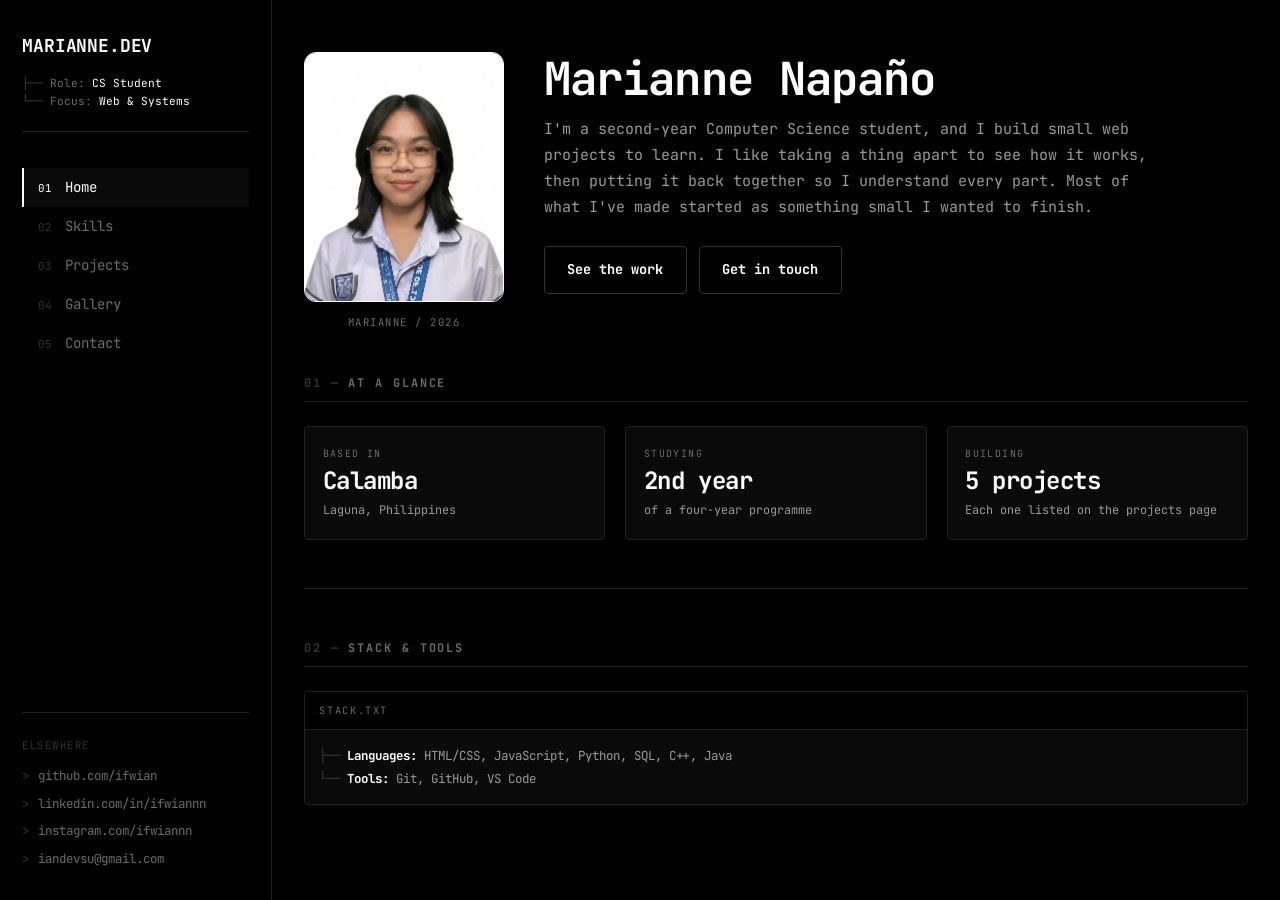
==== commit e99396bd: "Replace project tech icons with text tags" ====
--- a/index.html
+++ b/index.html
@@ -19,7 +19,7 @@
        is a newer version of the file, so a saved copy in the cache
        is not reused. Bump the number after editing style.css, or
        the page will keep showing the old version. -->
-  <link rel="stylesheet" href="style.css?v=21">
+  <link rel="stylesheet" href="style.css?v=23">
 </head>
 <body>
 
--- a/style.css
+++ b/style.css
@@ -923,17 +923,10 @@
    icons are inline SVG that inherits currentColor, which is why they
    are greyscale too: the palette has no colour to tint them with. */
 
-/* The header above the grid: the "03 - PROJECTS" tracker, the
-   lowercase title, and the italic line underneath. */
+/* The header above the grid: the ~/projects breadcrumb, the big
+   lowercase title, and the line underneath. */
 .pgrid-head {
   margin-bottom: 1.15rem;
-}
-
-/* The tracker line. It just reuses .section-title (uppercase, widely
-   tracked, with a hairline under it) so it matches the numbered
-   section headings elsewhere on the site. */
-.pgrid-head .section-title {
-  margin-bottom: 0.8rem;
 }
 
 /* The lowercase display title. Same weight and tight tracking as
@@ -948,11 +941,10 @@
   margin-bottom: 0.4rem;
 }
 
-/* The italic subtitle. Italic is the one thing on this site that is
-   set in a different style, so it is deliberately reserved for this
-   line. */
+/* The subtitle. Plain roman, like every other paragraph on the site
+   -- it used to be italic, which made it the only slanted line in
+   the whole stylesheet, so it now matches .lede and .pcard-desc. */
 .pgrid-sub {
-  font-style: italic;
   font-size: 0.83rem;
   color: var(--dim);
   max-width: 58ch;
@@ -1272,10 +1264,12 @@
   overflow: hidden;
 }
 
-/* The row of technology icons. This is a <ul> because it is a list
-   of items, and the reset already zeroes the padding on every
-   element, which is what removes the bullets once list-style is
-   cleared. */
+/* The row of technology tags. These are the same .tag pills used on
+   the home page and the skills page, restyled slightly smaller so a
+   row of four fits under a blurb without wrapping.
+
+   It is a <ul> because it is a list of items; list-style: none is
+   what removes the bullets (the reset already zeroes the padding). */
 .pcard-stack {
   display: flex;
   flex-wrap: wrap;
@@ -1284,31 +1278,13 @@
   list-style: none;
 }
 
-/* One icon: a small bordered square holding an 11px SVG.
-
-   The border is what makes it visible on a black card -- an icon on
-   its own would just be a grey shape floating in the dark. Each one
-   carries a title attribute, so hovering gives the full name rather
-   than making you guess from the drawing. */
-.stack-chip {
-  display: grid;
-  place-items: center;
-  width: 21px;
-  height: 21px;
-  border: 1px solid var(--line);
-  border-radius: 3px;
-  color: var(--faint);
-  transition: color 0.2s, border-color 0.2s;
-}
-
-.stack-chip:hover {
-  color: var(--text);
-  border-color: var(--line-2);
-}
-
-.stack-chip svg {
-  width: 11px;
-  height: 11px;
+/* The tighter version of .tag used inside a card. The hover rule is
+   inherited from .tag, so a tag still brightens and gains a white
+   border on hover -- these are links-looking pills but not links,
+   matching how .tag behaves everywhere else on the site. */
+.pcard-stack .tag {
+  font-size: 0.6rem;
+  padding: 0.15rem 0.5rem;
 }
 
 /* The footer: a hairline, then the status line on the left and the
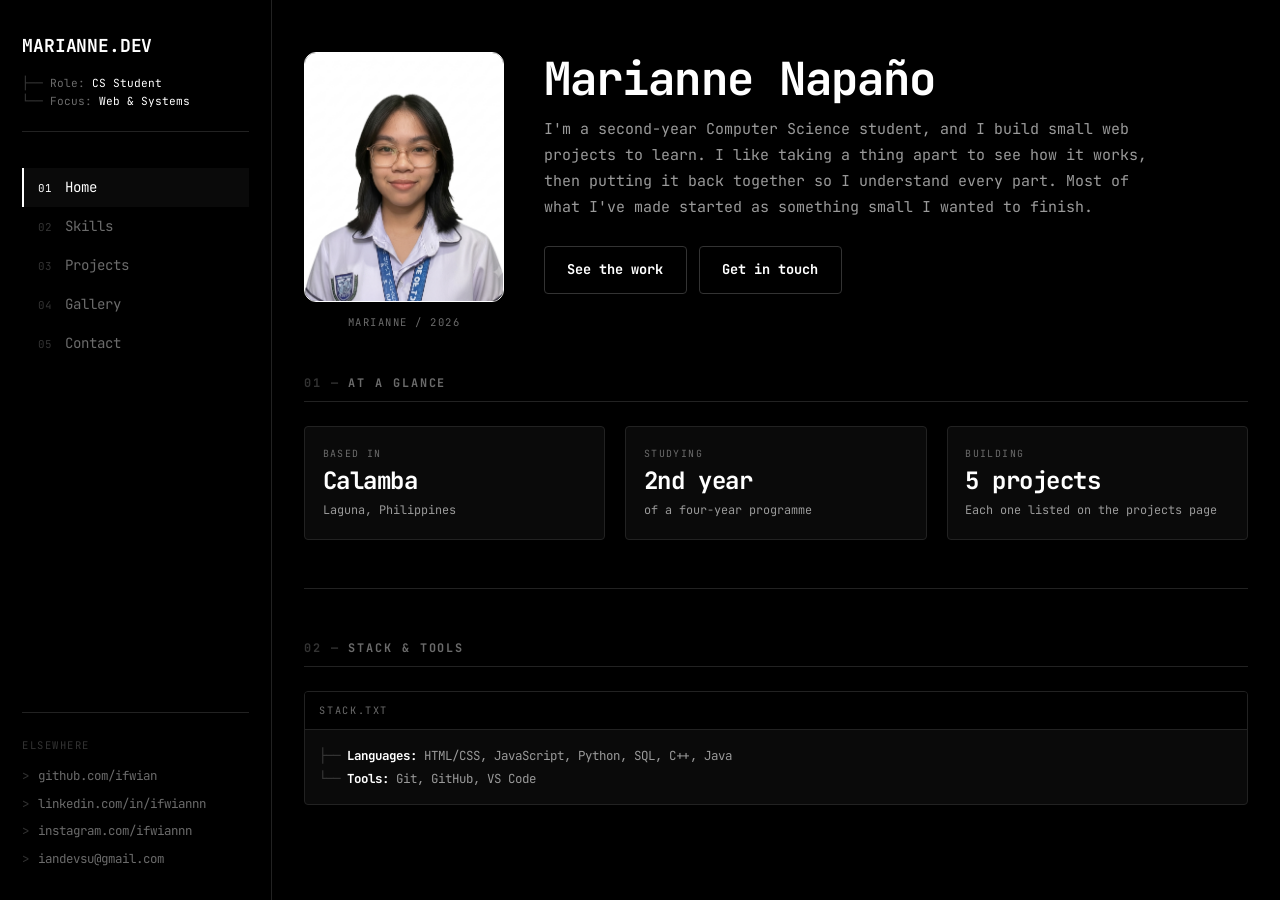
==== commit 15a6e8c9: "Make project card screenshots full-bleed and tighten card spacing" ====
--- a/index.html
+++ b/index.html
@@ -19,7 +19,7 @@
        is a newer version of the file, so a saved copy in the cache
        is not reused. Bump the number after editing style.css, or
        the page will keep showing the old version. -->
-  <link rel="stylesheet" href="style.css?v=23">
+  <link rel="stylesheet" href="style.css?v=24">
 </head>
 <body>
 
--- a/style.css
+++ b/style.css
@@ -1017,8 +1017,8 @@
   display: flex;
   align-items: center;
   justify-content: space-between;
-  gap: 0.6rem;
-  padding: 0.4rem 0.6rem;
+  gap: 0.5rem;
+  padding: 0.32rem 0.55rem;
   background: var(--bg);
   border-bottom: 1px solid var(--line);
   border-radius: 5px 5px 0 0;
@@ -1053,7 +1053,7 @@
    path pushing the card wider than its grid column on a narrow
    screen -- the end just gets cut off with a "..." instead. */
 .pcard-path {
-  font-size: 0.58rem;
+  font-size: 0.55rem;
   letter-spacing: 0.04em;
   color: var(--faint);
   white-space: nowrap;
@@ -1063,10 +1063,10 @@
 
 /* The visual display area.
 
-   This is the dark panel with the dotted texture. The texture is a
-   radial-gradient repeated by background-size: one 1px dot per 10px
-   square, in var(--line) so it is barely visible -- it is there to
-   give the panel some grain, not to be noticed.
+   This is the dark panel. The dotted texture on it is the fallback
+   background, visible only on a project that has no screenshot yet
+   -- on every card that does have one, the screenshot covers the
+   panel edge to edge and hides it completely.
 
    Every card's panel is the same height. That is the point of this
    rule and it needs two things working together:
@@ -1079,7 +1079,7 @@
 
    The screenshot is deliberately NOT in flow. An earlier version had
    it as a normal grid item with height: 100%, which does not work
-   here: place-items: center means the image is not stretched, so its
+   here: align-items: center means the image is not stretched, so its
    height: 100% resolves against an auto-sized row and comes out
    indefinite. The browser then falls back to the image's own aspect
    ratio scaled to its width -- and the screenshots are not all the
@@ -1088,24 +1088,27 @@
    taller than its neighbour. Taking the image out of flow fixes it
    for good: it can no longer influence the height of anything.
 
-   The inset that frames the screenshot lives on .pcard-shot, not as
-   padding here, because an absolutely positioned box is placed
-   against this element's PADDING box -- padding on this element
-   would not move it, and a uniform inset is what keeps the border of
-   dots even on all four sides.
+   There is no padding here and the screenshot below has no inset, so
+   the image sits flush against the card edges with nothing showing
+   round it -- no frame, no empty background, nothing letterboxed.
+   Earlier versions left a 0.45rem gap on all four sides to let the
+   dotted texture show as a border, but on a black card that read as
+   dead space around the picture rather than as a deliberate frame.
+   The only line under the image is this panel's own border-bottom.
 
    overflow: hidden is belt and braces: if an image ever does end up
    larger than the panel, it is clipped rather than bleeding over the
-   card below.
+   card below. It also means the screenshot picks up the card's 6px
+   rounded corners for free, so the image needs no radius of its own.
 
    Flex rather than grid here, with the two alignment properties
    written out longhand rather than as place-items. Both centre the
    .pcard-mark fallback identically -- but note they have NO effect on
    the screenshot, which is absolutely positioned and so is not a
    flex item. Do not expect align-items to be what centres the image;
-   the uniform inset below is. That distinction is the whole fix, and
-   it is easy to undo by accident if the image is ever moved back
-   into normal flow. */
+   inset: 0 below is. That distinction is the whole fix, and it is
+   easy to undo by accident if the image is ever moved back into
+   normal flow. */
 .pcard-media {
   position: relative;
   display: flex;
@@ -1121,55 +1124,40 @@
 
 /* The screenshot inside the panel.
 
-   position: absolute with all four insets the same value makes the
-   box a fixed size derived from the panel -- never from the image's
-   own proportions. width and height are left auto so the insets do
-   the sizing; setting them to 100% would ignore the insets and push
-   the image back over the dotted frame.
+   position: absolute with inset: 0 makes the box exactly the size of
+   the panel -- never derived from the image's own proportions, so
+   the image can be any shape and still land on the same frame. width
+   and height stay auto so the insets do the sizing.
 
    object-fit: cover then fills that box while keeping the image's
-   own proportions, cropping whichever axis is too long.
+   own proportions, cropping whichever axis is too long. DO NOT change
+   this to contain: cover fills the box edge to edge so there are
+   never any bars, whereas contain is the setting that CREATES them,
+   fitting the whole image inside and leaving the leftover showing
+   the black panel behind.
+
+   Because every screenshot has been cropped to exactly 16:9 to match
+   this panel's aspect-ratio, cover happens to lose nothing at all --
+   each card shows its screenshot whole, filling the panel.
+
+   No border and no border-radius here on purpose. With inset: 0 the
+   image touches the card edges, so an outline would just trace the
+   card's own edge, and overflow: hidden on .pcard-media already
+   rounds the corners.
 
    object-position is written out even though 50% 50% is the initial
    value, because this is the rule that decides WHICH slice of the
-   screenshot survives the crop, and leaving it implicit is how the
-   framing drifts. It is the one thing here worth overriding per
-   card -- if a particular screenshot loses something important at
-   the top or bottom, set object-position on that card's .pcard-shot
-   to 50% 0 (top), 50% 100% (bottom), or a percentage pair.
-
-   DO NOT change this to contain. Cover fills the box edge to edge,
-   so there are never any bars. Contain is the setting that CREATES
-   them: it fits the whole image inside the box and leaves whatever
-   is left over showing the panel background, which is black.
-
-   The four screenshots are all cropped to exactly 16:9, matching
-   this panel's aspect-ratio, so cover happens to lose nothing at
-   all -- every card shows its screenshot whole, with no bars and no
-   trimming. The originals in images/ are left untouched; the
-   *-16x9.png files next to them are the cropped versions. If you
-   re-capture a screenshot, crop the new one to 16:9 as well, or it
-   will start being trimmed again.
-
-   That cropping is what fixes the Reservation System card reading as
-   a plain black rectangle. Its source was 1120x795 (a ratio of 1.41)
-   and almost entirely dark, so in a 16:9 frame there was very little
-   in it to see. Nothing about the CSS could change that -- the dark
-   was in the file. */
+   screenshot survives any crop, and leaving it implicit is how the
+   framing drifts. It is the one thing here worth overriding per card
+   -- set object-position on that card's .pcard-shot to 50% 0 (top),
+   50% 100% (bottom), or a percentage pair. */
 .pcard-shot {
   position: absolute;
-  inset: 0.45rem;
+  inset: 0;
   width: auto;
   height: auto;
   object-fit: cover;
   object-position: 50% 50%;
-  border: 1px solid var(--line);
-  border-radius: 2px;
-  transition: border-color 0.22s;
-}
-
-.pcard:hover .pcard-shot {
-  border-color: var(--line-2);
 }
 
 /* The fallback for a project with no screenshot yet: a large
@@ -1202,7 +1190,7 @@
 .pcard-body {
   flex: 1;
   min-width: 0;
-  padding: 0.7rem 0.75rem 0.8rem;
+  padding: 0.55rem 0.65rem 0.6rem;
 }
 
 /* Title on the left, status pill on the right. align-items: baseline
@@ -1213,12 +1201,12 @@
   display: flex;
   align-items: center;
   justify-content: space-between;
-  gap: 0.5rem;
-  margin-bottom: 0.15rem;
+  gap: 0.45rem;
+  margin-bottom: 0.1rem;
 }
 
 .pcard-title {
-  font-size: 0.88rem;
+  font-size: 0.82rem;
   letter-spacing: -0.02em;
 }
 
@@ -1226,7 +1214,7 @@
    BACKEND DEVELOPER". Same treatment as every other small label on
    the site (.fact-key, .contact-label, .field label). */
 .pcard-role {
-  font-size: 0.56rem;
+  font-size: 0.53rem;
   text-transform: uppercase;
   letter-spacing: 0.12em;
   color: var(--faint);
@@ -1236,28 +1224,30 @@
 
    min-height is the whole point of this rule. Without it, two cards
    whose blurbs wrap to a different number of lines end up different
-   heights, and the row stops lining up -- which is exactly what
-   happened before. The box is reserved at a fixed five lines, the
-   number the longest blurb ("The Sifted Cafe") wraps to at this
-   column width, so a shorter blurb leaves clean empty space at the
-   bottom of its own box instead of shrinking the card.
-
-   1.75em is the line-height below, multiplied by 5. Writing it this
+   heights, and the row stops lining up. The box is reserved at a
+   fixed four lines, which is what the longest blurb currently wraps
+   to at this column width, so a shorter blurb leaves clean empty
+   space at the bottom of its own box instead of shrinking the card.
+
+   1.7em is the line-height below, multiplied by 4. Writing it this
    way means the two cannot drift apart: change line-height or
    font-size and the reserved box follows automatically.
 
-   -webkit-line-clamp is the hard ceiling on top of that. Five lines
-   is already the reserved size, so nothing should ever reach it --
-   it is there so that a much longer blurb added later cannot break
-   the row alignment, and would be trimmed with an ellipsis instead.
-   To let a longer blurb through, raise both this number and the
-   line-clamp together. */
+   NOTE: that count is coupled to the copy. If you lengthen the
+   longest blurb past four lines, raise this number to match, or the
+   card will overflow instead of reserving room for it.
+
+   -webkit-line-clamp is the hard ceiling on top of that. Nothing
+   should reach it at the moment -- it is there so that a much longer
+   blurb added later cannot break the row alignment, and would be
+   trimmed with an ellipsis instead. To let a longer blurb through,
+   raise both this number and the line-clamp together. */
 .pcard-desc {
   color: var(--dim);
-  font-size: 0.78rem;
-  line-height: 1.75;
-  min-height: calc(1.75em * 5);
-  margin-top: 0.5rem;
+  font-size: 0.74rem;
+  line-height: 1.7;
+  min-height: calc(1.7em * 4);
+  margin-top: 0.38rem;
   display: -webkit-box;
   -webkit-box-orient: vertical;
   -webkit-line-clamp: 5;
@@ -1273,8 +1263,8 @@
 .pcard-stack {
   display: flex;
   flex-wrap: wrap;
-  gap: 0.28rem;
-  margin-top: 0.65rem;
+  gap: 0.25rem;
+  margin-top: 0.48rem;
   list-style: none;
 }
 
@@ -1283,8 +1273,8 @@
    border on hover -- these are links-looking pills but not links,
    matching how .tag behaves everywhere else on the site. */
 .pcard-stack .tag {
-  font-size: 0.6rem;
-  padding: 0.15rem 0.5rem;
+  font-size: 0.56rem;
+  padding: 0.08rem 0.42rem;
 }
 
 /* The footer: a hairline, then the status line on the left and the
@@ -1299,15 +1289,15 @@
   display: flex;
   align-items: center;
   justify-content: space-between;
-  gap: 0.5rem;
-  padding: 0.5rem 0.75rem;
+  gap: 0.45rem;
+  padding: 0.38rem 0.65rem;
   border-top: 1px solid var(--line);
 }
 
 /* The "NO LIVE URL YET" line. var(--line-2) is the darkest grey,
    which is right for a note that is not asking to be clicked. */
 .pcard-state {
-  font-size: 0.56rem;
+  font-size: 0.53rem;
   text-transform: uppercase;
   letter-spacing: 0.12em;
   color: var(--line-2);
@@ -1319,14 +1309,14 @@
    only a link, so it is set inline-block rather than flex. */
 .pcard-link {
   display: inline-block;
-  font-size: 0.62rem;
+  font-size: 0.58rem;
   font-weight: 700;
   text-transform: uppercase;
   letter-spacing: 0.08em;
   color: var(--text);
   border: 1px solid var(--line-2);
   border-radius: var(--radius);
-  padding: 0.3rem 0.6rem;
+  padding: 0.24rem 0.5rem;
   white-space: nowrap;
   transition: background-color 0.2s, color 0.2s, border-color 0.2s;
 }
@@ -1340,14 +1330,14 @@
 /* The status pill, e.g. "In progress" or "Done". Sits on the title
    row of every card. */
 .badge {
-  font-size: 0.58rem;
+  font-size: 0.55rem;
   font-weight: 700;
   text-transform: uppercase;
   letter-spacing: 0.08em;
   color: var(--dim);
   border: 1px solid var(--line-2);
   border-radius: 999px;
-  padding: 0.15rem 0.5rem;
+  padding: 0.1rem 0.45rem;
   white-space: nowrap;
 }
 
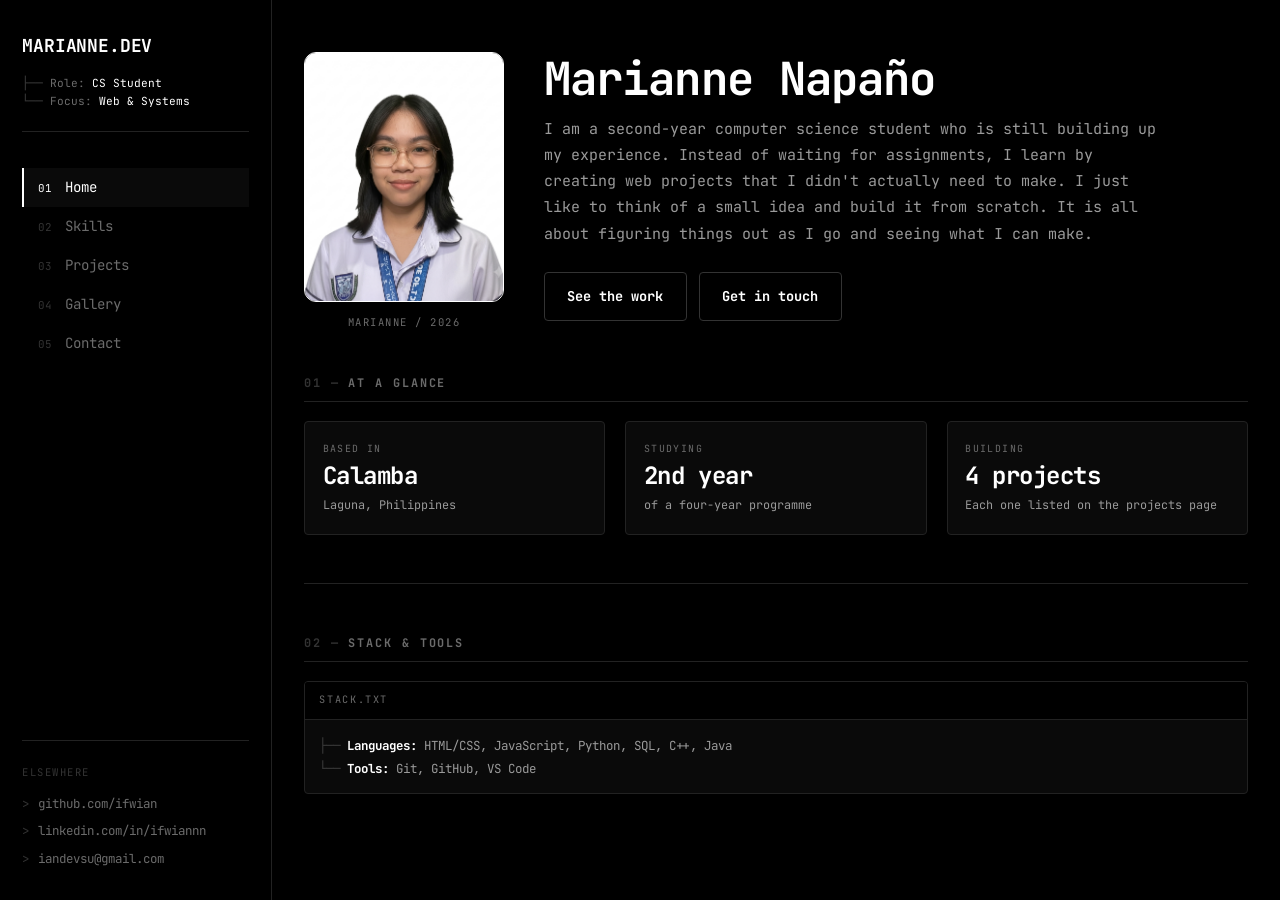
==== commit 216ddbb9: "Portfolio updates" ====
--- a/index.html
+++ b/index.html
@@ -1,4 +1,4 @@
-<!DOCTYPE html>
+﻿<!DOCTYPE html>
 <html lang="en">
 <head>
   <meta charset="UTF-8">
@@ -71,7 +71,6 @@
       <span class="side-foot-label">Elsewhere</span>
       <a href="https://github.com/ifwian" target="_blank" rel="noopener noreferrer">github.com/ifwian</a>
       <a href="https://www.linkedin.com/in/ifwiannn/" target="_blank" rel="noopener noreferrer">linkedin.com/in/ifwiannn</a>
-      <a href="https://www.instagram.com/ifwiannn/" target="_blank" rel="noopener noreferrer">instagram.com/ifwiannn</a>
       <a href="mailto:iandevsu@gmail.com">iandevsu@gmail.com</a>
     </div>
   </aside>
@@ -132,11 +131,11 @@
                    tooling each have their own section further down, so
                    none of them are repeated here. -->
               <p class="hero-bio">
-                I'm a second-year Computer Science student, and I build small
-                web projects to learn. I like taking a thing apart to see how
-                it works, then putting it back together so I understand every
-                part. Most of what I've made started as something small I
-                wanted to finish.
+                I am a second-year computer science student who is still 
+                building up my experience. Instead of waiting for assignments, 
+                I learn by creating web projects that I didn't actually need to make.
+                I just like to think of a small idea and build it from scratch. 
+                It is all about figuring things out as I go and seeing what I can make.
               </p>
 
               <!-- Both buttons use the same .btn class, so they look
@@ -164,7 +163,7 @@
             </div>
             <div class="fact-card">
               <span class="fact-key">building</span>
-              <span class="fact-value">5 projects</span>
+              <span class="fact-value">4 projects</span>
               <span class="fact-note">Each one listed on the projects page</span>
             </div>
           </div>
@@ -240,7 +239,7 @@
            out of date and never needs editing by hand. -->
       <footer class="footer wrap">
         <span>&copy; <span id="year"></span> Marianne Napaño</span>
-        <span>Built by hand &mdash; no frameworks, no build step</span>
+        <a href="projects.html">See the projects <span aria-hidden="true">&rarr;</span></a>
       </footer>
     </div>
   </main>
@@ -249,4 +248,4 @@
        body so the HTML is already parsed by the time it runs. -->
   <script src="script.js"></script>
 </body>
-</html>
+</html>
--- a/style.css
+++ b/style.css
@@ -1,46 +1,3 @@
-/* ============================================================
-   MARIANNE.DEV — main stylesheet
-   ============================================================
-   A plain, hand-written stylesheet. No framework, no build step.
-   Just open any .html file in a browser and it renders.
-
-   How the page is put together:
-     - The <body> is a two-column grid: a fixed sidebar on the
-       left, and the main content panel on the right.
-     - Neither the page nor the body scrolls. The sidebar and the
-       main panel each scroll on their own.
-     - On narrow screens the sidebar becomes a slide-out drawer
-       and a top bar appears with a hamburger button.
-     - The whole design is black and white. Every colour comes
-       from the custom properties in :root below, so changing the
-       theme means editing that one block.
-
-   TABLE OF CONTENTS
-     1.  Theme variables
-     2.  Reset and base element styles
-     3.  Skip link
-     4.  Sidebar
-     5.  Top bar and mobile drawer
-     6.  Main panel and page wrapper
-     7.  Shared page pieces (titles, sections, cards)
-     8.  Home page
-     9.  Skills page
-     10. Projects page (project cards)
-     11. Gallery page
-     12. Contact page and form
-     13. Footer
-     14. Reveal-on-scroll animation
-     15. Small screens
-   ============================================================ */
-
-
-/* ------------------------------------------------------------
-   1. THEME VARIABLES
-   ------------------------------------------------------------
-   Custom properties (the --name part) are just named values we
-   can reuse. Change a value here and every place that uses
-   var(--name) updates too. */
-
 :root {
   /* Colours — the entire palette. Greys only, no colour. */
   --bg: #000000;         /* page background */
@@ -66,12 +23,6 @@
 }
 
 
-/* ------------------------------------------------------------
-   2. RESET AND BASE ELEMENT STYLES
-   ------------------------------------------------------------
-   The star (*) selector matches every element. This block removes
-   the default browser spacing so the layout is predictable. */
-
 * {
   margin: 0;
   padding: 0;
@@ -82,9 +33,7 @@
   height: 100%;
 }
 
-/* Two columns: the sidebar, then everything else. The
-   minmax(0, 1fr) means the right column takes the leftover width
-   and is allowed to shrink below its content size. */
+
 body {
   font-family: var(--font);
   font-size: 15px;
@@ -122,25 +71,18 @@
   cursor: pointer;
 }
 
-/* Keyboard users get a visible outline. Mouse users don't see it
-   because this only applies on :focus-visible. */
+
 :focus-visible {
   outline: 2px solid var(--text);
   outline-offset: 2px;
 }
 
-/* Highlighted text (double-click a word). */
+
 ::selection {
   background: var(--text);
   color: var(--bg);
 }
 
-
-/* ------------------------------------------------------------
-   3. SKIP LINK
-   ------------------------------------------------------------
-   Off-screen until it is focused, so keyboard and screen-reader
-   users can jump past the sidebar straight to the content. */
 
 .skip-link {
   position: absolute;
@@ -158,11 +100,6 @@
   top: 0.5rem;
 }
 
-
-/* ------------------------------------------------------------
-   4. SIDEBAR
-   ------------------------------------------------------------ */
-
 .sidebar {
   position: relative;
   height: 100%;
@@ -178,14 +115,11 @@
   scrollbar-color: var(--line-2) var(--bg);
 }
 
-/* Only used in the mobile drawer. Once the drawer slides over the
-   top bar it covers the hamburger button that opened it, so it
-   needs a close button of its own. Hidden on desktop. */
 .side-close {
   display: none;
 }
 
-/* Firefox scrollbar. */
+
 .sidebar::-webkit-scrollbar {
   width: 6px;
 }
@@ -195,11 +129,6 @@
   border-radius: 999px;
 }
 
-/* --- brand block --- */
-
-/* The site name at the top of the sidebar, with the Role and Focus
-   lines tucked underneath it. Deliberately no border or background
-   here: these are quiet labels, not a panel. */
 .side-brand {
   display: flex;
   flex-direction: column;
@@ -214,16 +143,6 @@
   letter-spacing: -0.01em;
 }
 
-/* The two lines under the site name, shaped like a file tree:
-
-       ├── Role: CS Student
-       └── Focus: Web & Systems
-
-   white-space: pre stops the browser collapsing the spaces that line
-   the tree up. That is also why each .brand-node must stay on ONE
-   line in the HTML - a line break in the source would show up on
-   the page. Nothing here has a border or a background, so the lines
-   read as plain quiet text. */
 .brand-tree {
   display: flex;
   flex-direction: column;
@@ -237,13 +156,12 @@
   color: var(--faint);
 }
 
-/* The ├── and └── connectors, in the darkest grey so they draw the
-   shape without competing with the words beside them. */
+
 .brand-branch {
   color: var(--line-2);
 }
 
-/* The value after the label, e.g. "CS Student". */
+
 .brand-value {
   color: var(--text);
 }
@@ -255,9 +173,7 @@
   flex-direction: column;
 }
 
-/* One nav item: a number, then a label. The 2px transparent
-   border on the left is the space the active-page white bar
-   later fills in, so hovering never shifts the text sideways. */
+
 .side-link {
   display: flex;
   align-items: baseline;
@@ -281,8 +197,7 @@
   transition: color 0.18s;
 }
 
-/* On hover the number brightens slightly, so the row reads as one
-   unit instead of the label alone lighting up. */
+
 .side-link:hover .side-num {
   color: var(--faint);
 }
@@ -291,9 +206,7 @@
   flex: 1;
 }
 
-/* The page you are currently on. Each page's HTML marks its own
-   link with aria-current="page", so this highlights itself with
-   no JavaScript. */
+
 .side-link[aria-current="page"] {
   color: var(--text);
   background: var(--panel);
@@ -304,10 +217,7 @@
   color: var(--text);
 }
 
-/* --- social links at the bottom --- */
-
-/* margin-top: auto pushes this to the bottom of the sidebar
-   because everything above it is a flex item. */
+
 .side-foot {
   margin-top: auto;
   padding-top: 1.4rem;
@@ -338,7 +248,7 @@
   color: var(--text);
 }
 
-/* A ">" prompt in front of every social link. */
+
 .side-foot a::before {
   content: ">";
   color: var(--line-2);
@@ -349,11 +259,7 @@
 }
 
 
-/* ------------------------------------------------------------
-   5. TOP BAR AND MOBILE DRAWER
-   ------------------------------------------------------------
-   These three rules just hide the mobile-only pieces on desktop.
-   They are turned on again in section 15 (Small screens). */
+
 
 .topbar {
   display: none;
@@ -364,11 +270,7 @@
 }
 
 
-/* ------------------------------------------------------------
-   6. MAIN PANEL AND PAGE WRAPPER
-   ------------------------------------------------------------ */
-
-/* The scrolling area on the right. */
+
 .main {
   position: relative;
   height: 100%;
@@ -400,35 +302,23 @@
   padding: 3.25rem 0 4.5rem;
 }
 
-/* Centres the content and stops it getting too wide to read.
-   The 4rem is the space kept free at each edge. */
 .wrap {
   width: min(100% - 4rem, 900px);
   margin: 0 auto;
 }
 
-/* The home page gets a wider measure. Its hero is two columns, so
-   a 900px limit would squeeze the text into a narrow strip. */
+
 .page-home .wrap {
   width: min(100% - 4rem, 1040px);
 }
 
-/* The projects page gets a narrower one. Its content is a grid of
-   cards rather than a column of prose, so at the default 900px each
-   card was around 430px wide -- more than a card holding a title, a
-   badge, a short role line and a 3-line blurb needs. The extra room
-   went into the gutter between cards instead of into the cards.
-
-   820px puts each card at roughly 390px, which is enough for the
-   title and badge to sit on one line with room to spare. */
+
 .page-projects .wrap {
   width: min(100% - 4rem, 820px);
 }
 
 
-/* ------------------------------------------------------------
-   7. SHARED PAGE PIECES
-   ------------------------------------------------------------ */
+
 
 .page-head {
   margin-bottom: 3rem;
@@ -439,16 +329,13 @@
   margin-bottom: 0.9rem;
 }
 
-/* The short intro paragraph under each page title.
-   max-width in "ch" (character) units keeps line length readable
-   regardless of font size. */
+
 .lede {
   color: var(--dim);
   max-width: 62ch;
 }
 
-/* A link inside a paragraph: underlined with a border so it reads
-   as a link without leaving the greyscale palette. */
+
 .lede a {
   color: var(--text);
   border-bottom: 1px solid var(--line-2);
@@ -469,8 +356,7 @@
   padding: 0.1em 0.4em;
 }
 
-/* The small breadcrumb line above a page title, e.g. ~/projects.
-   The "::before" adds the "~/" part so the HTML stays clean. */
+
 .path {
   display: flex;
   align-items: center;
@@ -493,7 +379,7 @@
   margin-bottom: 0;
 }
 
-/* The small uppercase heading above each block of content. */
+
 .section-title {
   font-size: 0.74rem;
   text-transform: uppercase;
@@ -501,18 +387,15 @@
   color: var(--faint);
   padding-bottom: 0.7rem;
   border-bottom: 1px solid var(--line);
-  margin-bottom: 1.5rem;
-}
-
-/* The grey "02 —" in front of a numbered section title. Kept on its
-   own rule so the numbers can be left out without touching the
-   title styling. */
+  margin-bottom: 2%;
+}
+
+
 .section-index {
   color: var(--line-2);
 }
 
-/* A generic bordered card. Used for the Degree and Certifications
-   blocks on the home page. */
+
 .card {
   display: flex;
   flex-direction: column;
@@ -539,12 +422,7 @@
   font-size: 0.88rem;
 }
 
-/* The `.btn` class is shared by all buttons. Details in section 8. */
-
-
-/* ------------------------------------------------------------
-   8. HOME PAGE
-   ------------------------------------------------------------ */
+
 
 .hero {
   padding-bottom: 3rem;
@@ -552,13 +430,7 @@
   border-bottom: 1px solid var(--line);
 }
 
-/* Two columns: the photo on the left, the name and text on the
-   right. The left column matches the photo frame exactly, so there
-   is no empty gap beside the image.
-
-   align-items: start lines the two columns up along their top edges,
-   so the photo starts level with the top of the name. Without it the
-   grid would default to stretching, which is not what we want here. */
+
 .hero-split {
   display: grid;
   grid-template-columns: 200px minmax(0, 1fr);
@@ -573,44 +445,6 @@
   gap: 0.7rem;
 }
 
-/* The frame around the profile photo: a rounded rectangle at 200 x 250,
-   which is a 4:5 portrait shape.
-
-   The photo itself (images/marianneid.png) is 1024 x 1024 — square. So
-   the frame and the picture are NOT the same shape, and the photo is
-   cropped to fit. That cropping is done by object-fit: cover on .avatar
-   below: a square image dropped into a box that is taller than it is
-   wide loses a slice off each side. Here that only trims empty white
-   background either side of the shoulders, so nothing important is cut.
-
-   aspect-ratio: 4 / 5 is what holds the 4:5 shape. Saying it this way
-   instead of using a fixed height means the height is derived from the
-   width, so the frame keeps its proportions even if the 200px is ever
-   changed, and the photo can never end up squashed to fit some other
-   ratio. The rendered size is identical to the height: 250px it
-   replaced, because the reset sets box-sizing: border-box, which makes
-   aspect-ratio measure the border box. (The 1px border then leaves the
-   inner box the <img> fills at 198 x 248.)
-
-   The photo is well above the resolution the frame needs — 1024px of
-   source in a 198px box — so it stays sharp on high-DPI screens. If it
-   ever looks soft, the fix is a higher-resolution source file, not CSS.
-
-   border-radius: 12px takes the sharp corners off, and overflow: hidden
-   is what makes those rounded corners clip the photo as well, not just
-   the outline.
-
-   The frame and the photo are two separate things on purpose: this
-   div owns the size, the outline and the corners, and the <img> inside
-   it fills whatever space it is given, so the picture can never
-   stretch or squash the frame.
-
-   The border is 1px solid white, the same weight as the borders
-   elsewhere on the site but the light colour instead of var(--line).
-   var(--text) is #ffffff.
-
-   The hero-split grid column above is the same width, so there is no
-   empty gap beside the image. Keep the two numbers the same. */
 .avatar-frame {
   width: 200px;
   aspect-ratio: 4 / 5;
@@ -620,24 +454,17 @@
   overflow: hidden;
 }
 
-/* The photo inside the frame. It is given the full inner box of the
-   frame — width and height both 100% — and object-fit: cover then
-   scales it up to fill that box while keeping its own proportions,
-   cropping the overflow. That is the pair that stops the picture being
-   stretched: 100% decides how much room it gets, cover decides how it
-   fills that room. object-position: center keeps the crop even on both
-   sides rather than favouring one. */
+
 .avatar {
   display: block;
   width: 100%;
   height: 100%;
   object-fit: cover;
   object-position: center;
-}
-
-/* The small caption under the photo. Uppercased by CSS, so the text
-   in the HTML stays lowercase. text-align: center centres it under
-   the square frame rather than lining it up with the left edge. */
+  image-rendering: high-quality;
+}
+
+
 .hero-media-tag {
   font-size: 0.66rem;
   text-transform: uppercase;
@@ -646,8 +473,7 @@
   color: var(--faint);
 }
 
-/* min-width: 0 lets the text column shrink instead of forcing the
-   grid wider than the screen. */
+
 .hero-body {
   min-width: 0;
 }
@@ -669,12 +495,7 @@
   gap: 0.75rem;
 }
 
-/* --- buttons --- */
-
-/* Every button on the site uses this one class.
-   Normal state: black fill, hairline border, white text. The
-   border is what makes a black button visible on a black page.
-   Hover state: flips to a solid white block with black text. */
+
 .btn {
   display: inline-flex;
   align-items: center;
@@ -696,11 +517,7 @@
   transform: translateY(-1px);
 }
 
-/* --- "At a glance" grid --- */
-
-/* A row of small labelled boxes: a key (small caps), a value
-   (large), and an optional note. auto-fit + minmax makes the row
-   reflow into as many equal columns as fit. */
+
 .fact-grid {
   display: grid;
   grid-template-columns: repeat(auto-fit, minmax(210px, 1fr));
@@ -736,20 +553,7 @@
   color: var(--dim);
 }
 
-/* --- tree cards (role & focus, stack & tools, currently) --- */
-
-/* One component, used three times on the home page. Each card has a
-   small grey title bar across the top, then a few lines of text
-   arranged like a file tree:
-
-       ├── Role: CS Student
-       └── Tools: Git
-
-   The box, the title bar and the lines are all plain elements. The
-   only trick is white-space: pre on .tree-line, which stops the
-   browser from collapsing the spaces that line the tree up. That is
-   also why every .tree-line must stay on ONE line in the HTML - a
-   line break in the source would show up in the output. */
+
 .tree-card {
   border: 1px solid var(--line);
   border-radius: var(--radius);
@@ -768,12 +572,12 @@
   color: var(--faint);
 }
 
-/* The box the lines sit in. */
+
 .tree-card-body {
   padding: 0.85rem 0.9rem;
 }
 
-/* One line: the connector, the label, then the value. */
+
 .tree-line {
   white-space: pre;
   font-size: 0.78rem;
@@ -781,20 +585,17 @@
   color: var(--dim);
 }
 
-/* The ├── and └── connectors, in the darkest grey so they draw the
-   shape without competing with the words. */
+
 .tree-branch {
   color: var(--line-2);
 }
 
-/* The label before the colon, e.g. "Role" or "Languages". */
+
 .tree-key {
   color: var(--text);
   font-weight: 700;
 }
 
-/* A heading in the same style as .section-title but sitting
-   inside a section, so it carries its own top margin. */
 .sub-title {
   font-size: 0.74rem;
   text-transform: uppercase;
@@ -805,7 +606,7 @@
   margin: 2rem 0 1.25rem;
 }
 
-/* --- "Background" cards --- */
+
 
 .info-grid {
   display: grid;
@@ -813,15 +614,14 @@
   gap: var(--gap);
 }
 
-/* The subtitle line on a card: the one bold line under the title. */
+
 .fact-what {
   font-weight: 700;
   font-size: 0.9rem;
   margin: 0.15rem 0;
 }
 
-/* The short note under a card's subtitle. The hairline above it
-   keeps it a clear step below. */
+
 .fact-note-text {
   font-size: 0.82rem;
   color: var(--dim);
